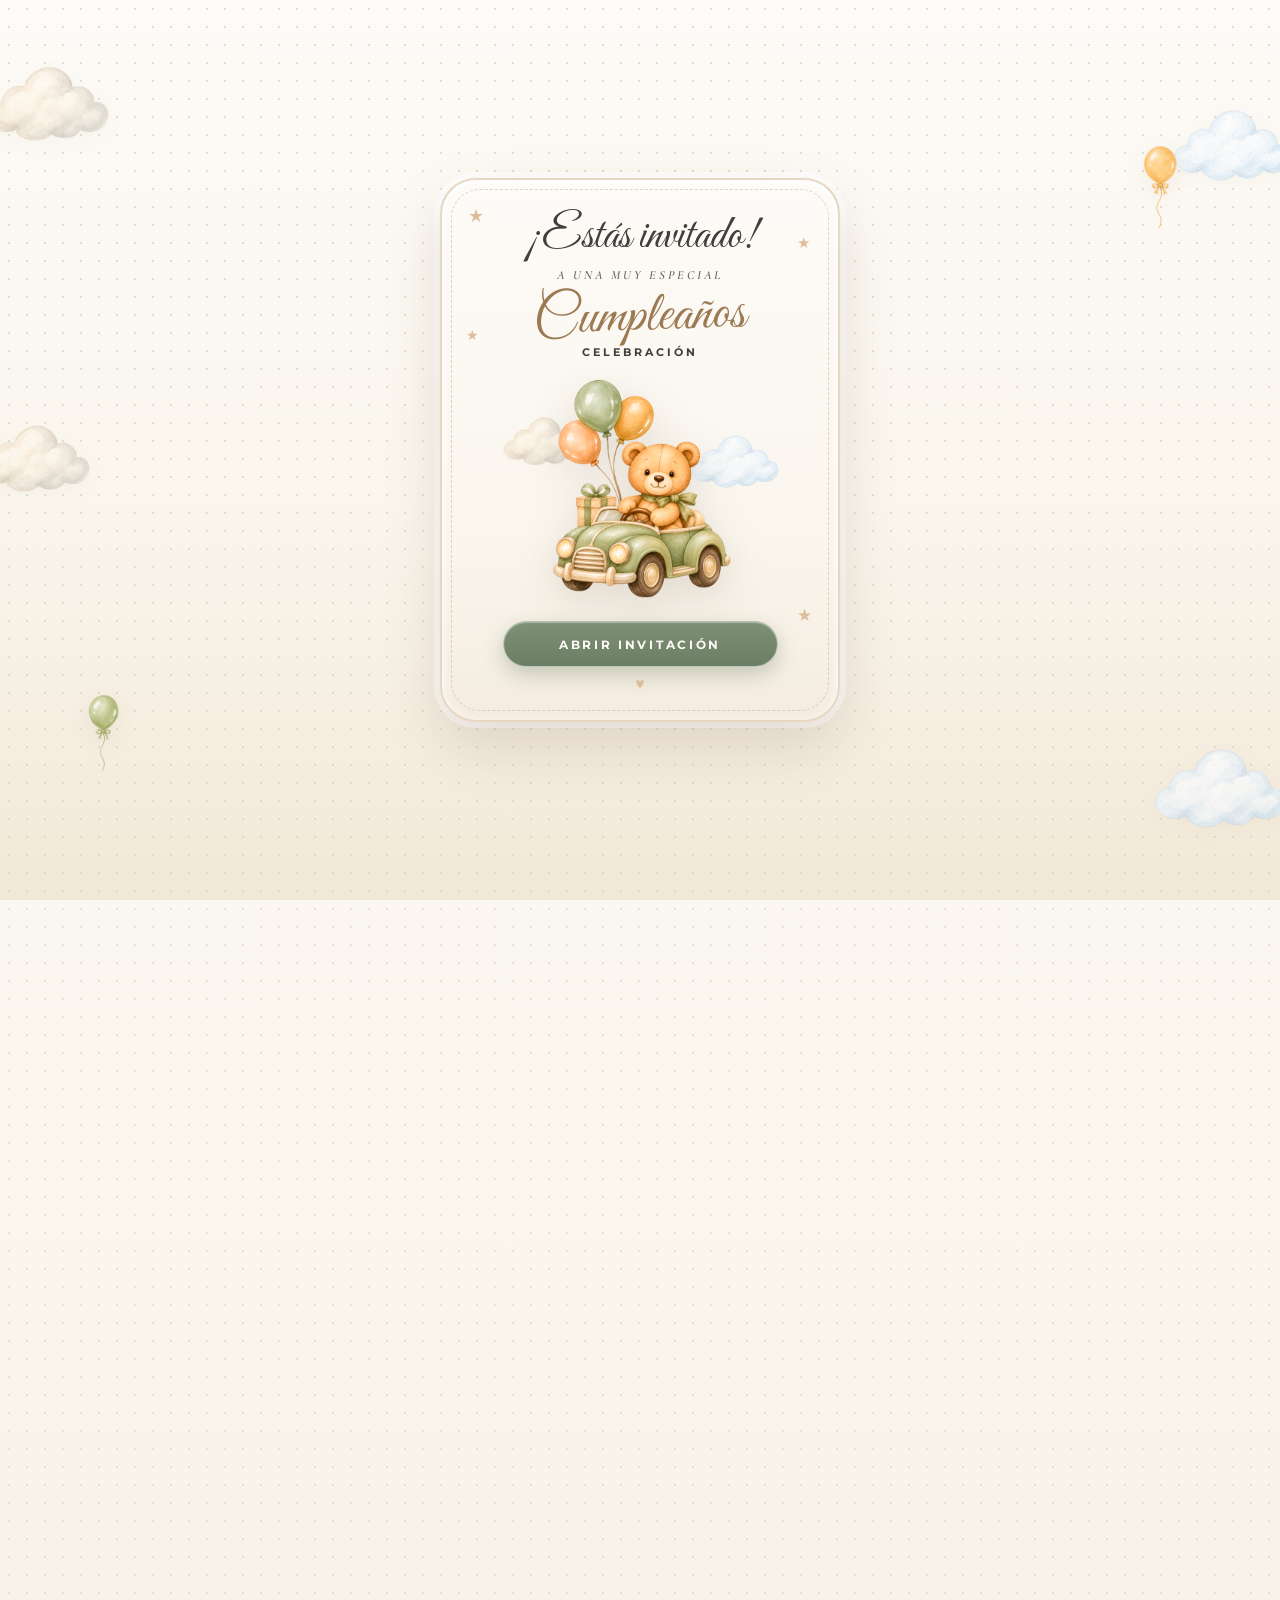
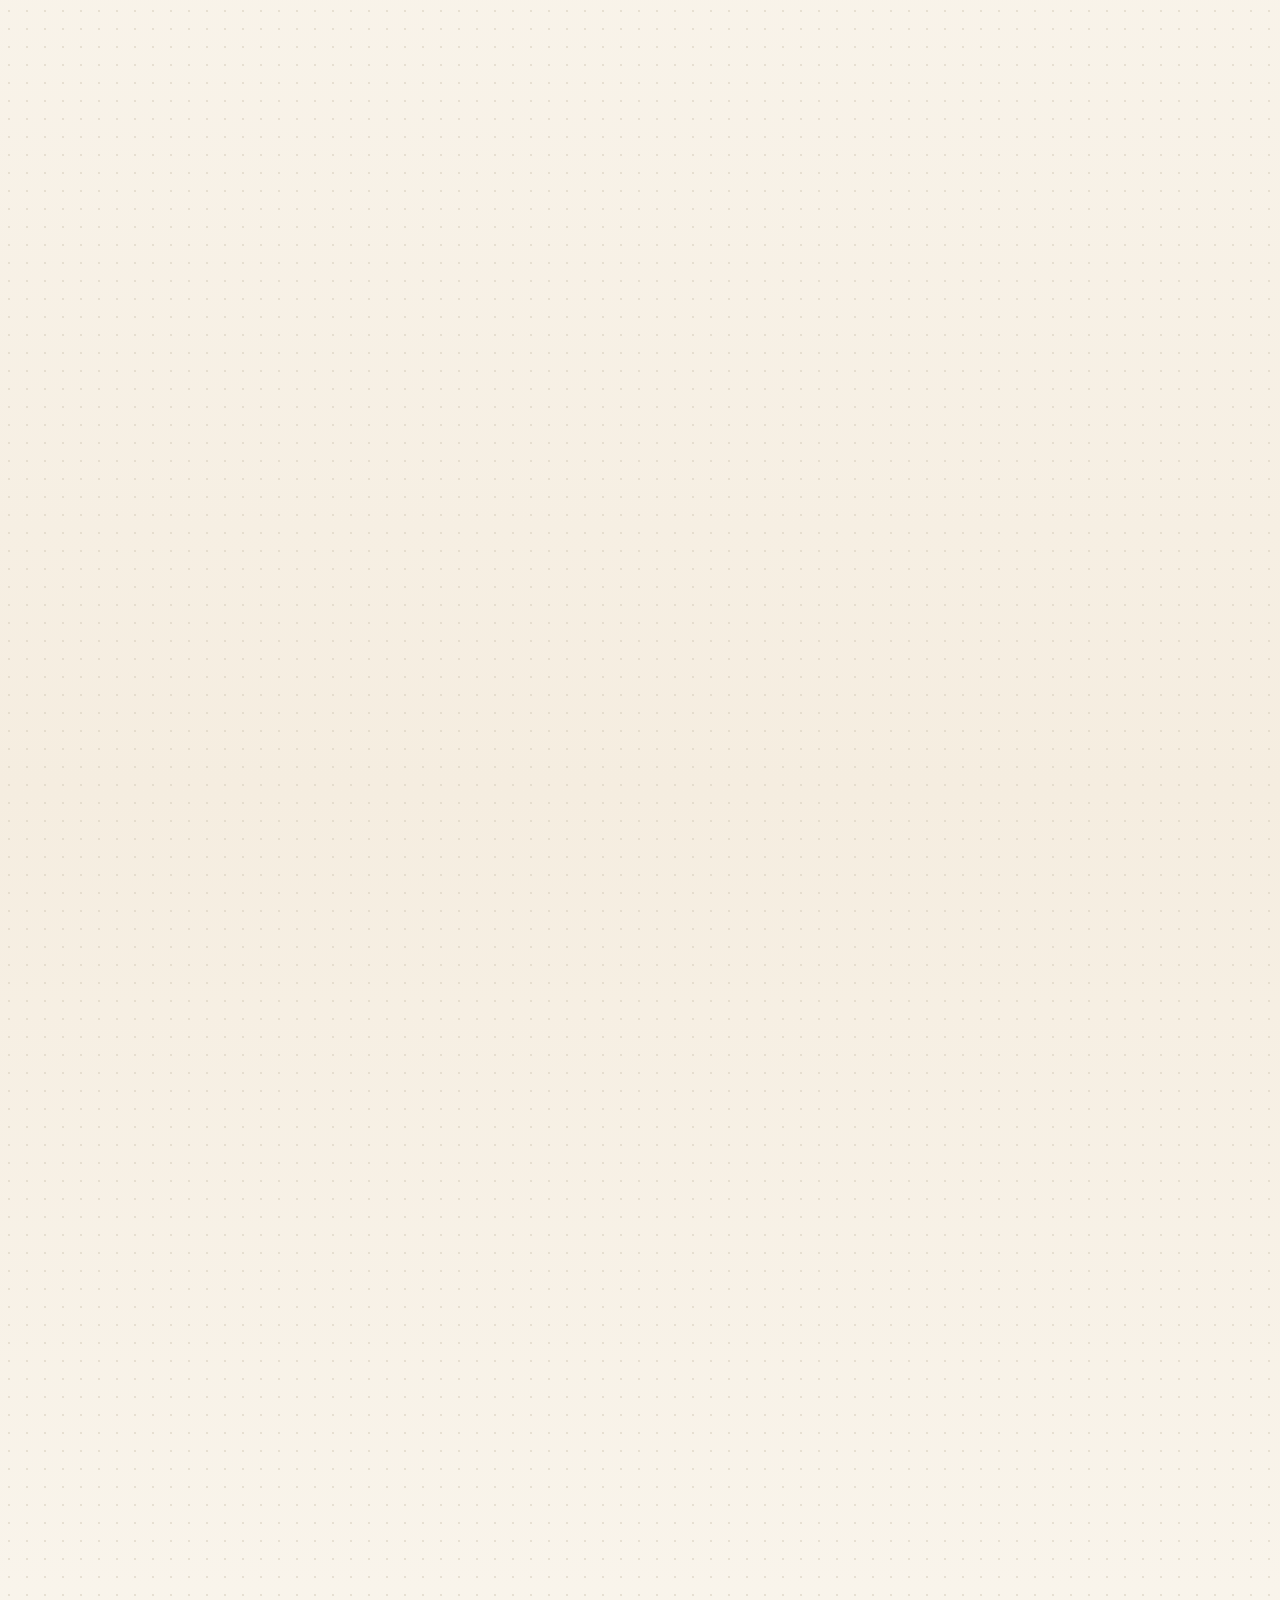
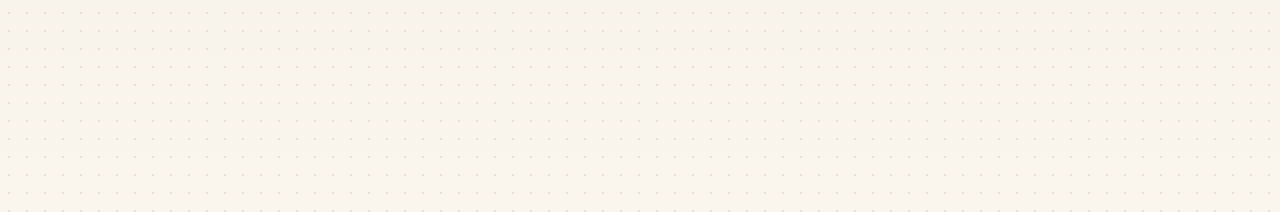
==== index.html @ 6eb11deb "Inicio de proyecto y modificaciones" ====
<!DOCTYPE html>
<html lang="es" class="scroll-smooth">

<head>
  <meta charset="utf-8" />
  <meta name="viewport" content="width=device-width, initial-scale=1.0, maximum-scale=5.0" />
  <meta name="theme-color" content="#7E9175" />
  <title>¡Sofía cumple 1 añito! - Celebración de Cumpleaños</title>

  <!-- Google Fonts: Great Vibes, Cormorant Garamond & Montserrat -->
  <link rel="preconnect" href="https://fonts.googleapis.com" />
  <link rel="preconnect" href="https://fonts.gstatic.com" crossorigin="" />
  <link
    href="https://fonts.googleapis.com/css2?family=Cormorant+Garamond:ital,wght@0,400;0,600;0,700;1,400;1,600;1,700&amp;family=Great+Vibes&amp;family=Montserrat:wght@400;500;600;700;800&amp;display=swap"
    rel="stylesheet" />

  <!-- Hojas de Estilos Modulares -->
  <link rel="stylesheet" href="css/global.css" />
  <link rel="stylesheet" href="css/animations.css" />
  <link rel="stylesheet" href="css/envelope.css" />
  <link rel="stylesheet" href="css/invitation.css" />
  <link rel="stylesheet" href="css/responsive.css" />
</head>

<body>

  <!-- ====================================================================
       PANTALLA INICIAL DE BIENVENIDA INTERACTIVA (DISEÑO TEDDY BEAR CAR)
       ==================================================================== -->
  <div id="envelope-screen" data-purpose="interactive-envelope" aria-label="Pantalla de apertura de invitación">
    <!-- Nubes y globos en movimiento de fondo -->
    <div class="envelope-floating-bg" aria-hidden="true">
      <img src="img/nube_blanca.png" alt="" class="env-bg-cloud c-top-left" />
      <img src="img/nube_celeste.png" alt="" class="env-bg-cloud c-top-right" />
      <img src="img/nube_blanca.png" alt="" class="env-bg-cloud c-mid-left" />
      <img src="img/nube_celeste.png" alt="" class="env-bg-cloud c-bot-right" />
      <img src="img/globo_amarillo.png" alt="" class="env-bg-balloon b-1" />
      <img src="img/globo_verde.png" alt="" class="env-bg-balloon b-2" />
    </div>

    <div class="envelope-card">
      <span class="env-star s-1" aria-hidden="true">★</span>
      <span class="env-star s-2" aria-hidden="true">★</span>
      <span class="env-star s-3" aria-hidden="true">★</span>
      <span class="env-star s-4" aria-hidden="true">★</span>

      <!-- Encabezado de portada -->
      <header class="envelope-header">
        <h2 class="env-script-greeting">¡Estás invitado!</h2>
        <p class="env-serif-sub">A una muy especial</p>
        <div class="env-birthday-title-wrap">
          <span class="env-birthday-script">Cumpleaños</span>
          <span class="env-celebration-caps">Celebración</span>
        </div>
      </header>

      <!-- Ilustración central: Osito en carro verde con globos -->
      <div class="envelope-teddy-stage" id="envelope-visual" role="button" tabindex="0"
        aria-label="Toca para abrir la invitación">
        <img src="img/nube_blanca.png" alt="" class="env-stage-cloud cloud-left" aria-hidden="true" />
        <img src="img/nube_celeste.png" alt="" class="env-stage-cloud cloud-right" aria-hidden="true" />
        <img src="img/osito_carro.png" alt="Osito en auto verde vintage con globos" class="env-teddy-car-img" />
      </div>

      <!-- Botón de Apertura -->
      <div class="envelope-footer">
        <button id="open-envelope-btn" type="button" class="envelope-open-btn"
          aria-label="Abrir invitación de cumpleaños">
          <span>Abrir Invitación</span>
        </button>
        <span id="wax-seal-action" class="env-heart-accent" aria-hidden="true">♥</span>
      </div>
    </div>
  </div>

  <!-- ====================================================================
       CONTENEDOR PRINCIPAL DE LA INVITACIÓN (VINTAGE TEDDY BEAR)
       ==================================================================== -->
  <main class="main-invitation-container" role="main">

    <!-- GLOBOS PNG Y NUBES (BLANCAS Y CELESTES) ANIMADAS DE FONDO -->
    <div class="animated-sky-decor" aria-hidden="true">
      <!-- Nubes blancas y celestes flotando suavemente -->
      <img src="img/nube_blanca.png" alt="" class="sky-cloud cloud-pos-1" />
      <img src="img/nube_celeste.png" alt="" class="sky-cloud cloud-pos-2" />
      <img src="img/nube_blanca.png" alt="" class="sky-cloud cloud-pos-3" />
      <img src="img/nube_celeste.png" alt="" class="sky-cloud cloud-pos-4" />
      <img src="img/nube_blanca.png" alt="" class="sky-cloud cloud-pos-5" />
      <img src="img/nube_celeste.png" alt="" class="sky-cloud cloud-pos-6" />
      <img src="img/nube_blanca.png" alt="" class="sky-cloud cloud-pos-7" />
      <img src="img/nube_celeste.png" alt="" class="sky-cloud cloud-pos-8" />
      <img src="img/nube_blanca.png" alt="" class="sky-cloud cloud-pos-9" />
      <img src="img/nube_celeste.png" alt="" class="sky-cloud cloud-pos-10" />

      <!-- Globos en acuarela (amarillo, verde, rojo) moviéndose en el fondo -->
      <img src="img/globo_amarillo.png" alt="" class="sky-balloon balloon-pos-1" />
      <img src="img/globo_verde.png" alt="" class="sky-balloon balloon-pos-2" />
      <img src="img/globo_rojo.png" alt="" class="sky-balloon balloon-pos-3" />
      <img src="img/globo_amarillo.png" alt="" class="sky-balloon balloon-pos-4" />
      <img src="img/globo_verde.png" alt="" class="sky-balloon balloon-pos-5" />
      <img src="img/globo_rojo.png" alt="" class="sky-balloon balloon-pos-6" />
      <img src="img/globo_amarillo.png" alt="" class="sky-balloon balloon-pos-7" />
      <img src="img/globo_verde.png" alt="" class="sky-balloon balloon-pos-8" />

      <!-- Estrellitas vintage -->
      <span class="sky-star st-1">★</span>
      <span class="sky-star st-2">★</span>
      <span class="sky-star st-3">★</span>
      <span class="sky-star st-4">★</span>
      <span class="sky-star st-5">★</span>
      <span class="sky-star st-6">★</span>
      <span class="sky-star st-7">★</span>
      <span class="sky-star st-8">★</span>
    </div>

    <div class="invitation-content-wrap">

      <!-- ==================================================================
           SECCIÓN 1: HERO / PORTADA CON OSITO EN AUTO VERDE VINTAGE
           ================================================================== -->
      <section class="hero-section" id="bienvenida" data-purpose="hero-section">
        <div class="hero-greeting-block">
          <h2 class="hero-script-invited">¡Estás invitado!</h2>
          <p class="hero-serif-special">A una muy especial</p>
          <div class="hero-birthday-display">
            <span class="hero-birthday-script">Cumpleaños</span>
            <span class="hero-celebration-sub">Celebración</span>
          </div>
        </div>

        <div class="hero-car-artwork" data-purpose="vintage-car-artwork">
          <img src="img/nube_blanca.png" alt="" class="hero-inline-cloud c-left" aria-hidden="true" />
          <img src="img/nube_celeste.png" alt="" class="hero-inline-cloud c-right" aria-hidden="true" />
          <img src="img/globo_amarillo.png" alt="" class="hero-inline-balloon" aria-hidden="true" />
          <img src="img/osito_carro.png" alt="Osito en auto verde vintage con globos y regalo"
            class="hero-teddy-car-img" />
        </div>

        <div class="hero-cta-wrap">
          <a href="#detalles" class="sage-pill-btn">Ver Invitación</a>
          <span class="heart-divider-icon" aria-hidden="true">♥</span>
        </div>
      </section>

      <div class="section-divider" aria-hidden="true"></div>

      <!-- ==================================================================
           SECCIÓN 2: SOBRE KRAFT CON FOTO DE LA NIÑA, DETALLES Y PROGRAMA
           ================================================================== -->
      <section class="honoring-section" id="detalles" data-purpose="details-section">

        <!-- Fila Superior: Sobre Kraft con Foto a la izquierda + Bloque de Honor a la derecha -->
        <div class="honoring-top-row">
          <!-- Sobre Kraft Abierto con Foto de la Niña -->
          <div class="kraft-envelope-wrapper envelope-photo-trigger" title="Toca para ampliar la fotografía">
            <div class="kraft-flap-top" aria-hidden="true"></div>
            <div class="kraft-envelope-body">
              <div class="kraft-photo-frame">
                <img src="img/foto_niña.jpg" alt="Sofía en su primer añito" class="baby-envelope-photo" />
              </div>
              <div class="kraft-front-pocket" aria-hidden="true">
                <div class="kraft-flap-left"></div>
                <div class="kraft-flap-right"></div>
                <div class="kraft-flap-bottom"></div>
              </div>
              <div class="kraft-heart-seal" aria-hidden="true">♥</div>
            </div>
          </div>

          <!-- Banderines y Título de Celebración -->
          <div class="honoring-text-col">
            <img src="img/Guirnalda_banderines.png" alt="Guirnalda de banderines acuarela" class="mini-bunting-img" />
            <span class="join-us-pill">Acompáñanos a una</span>
            <h2 class="honoring-main-title">
              Fiesta de
              <span class="honoring-script-sub">Cumpleaños</span>
            </h2>
            <span class="honoring-sage-ribbon">En Honor A</span>
          </div>
        </div>

        <!-- Nombre destacado: "¡Sofía cumple 1 añito!" -->
        <div class="kid-turn-one-banner">
          <h1 class="kid-turn-one-title">
            <span class="kid-turn-one-star" aria-hidden="true">✦</span>
            <span>¡Sofía cumple 1 añito!</span>
            <span class="kid-turn-one-star" aria-hidden="true">✦</span>
          </h1>
        </div>

        <!-- Tabla de 2 Filas: Fila 1 (Fecha | Hora) y Fila 2 (Lugar) -->
        <div class="metadata-strip" data-purpose="event-metadata">
          <!-- Fecha -->
          <div class="meta-col">
            <svg class="meta-icon" fill="none" stroke="currentColor" viewBox="0 0 24 24" aria-hidden="true">
              <rect height="18" rx="2" stroke-width="1.8" width="18" x="3" y="4"></rect>
              <line stroke-width="1.8" x1="16" x2="16" y1="2" y2="6"></line>
              <line stroke-width="1.8" x1="8" x2="8" y1="2" y2="6"></line>
              <line stroke-width="1.8" x1="3" x2="21" y1="10" y2="10"></line>
              <circle cx="8" cy="14" fill="currentColor" r="1"></circle>
              <circle cx="12" cy="14" fill="currentColor" r="1"></circle>
              <circle cx="16" cy="14" fill="currentColor" r="1"></circle>
              <circle cx="8" cy="17" fill="currentColor" r="1"></circle>
            </svg>
            <span class="meta-top-label">JUNIO</span>
            <span class="meta-big-value">15</span>
            <span class="meta-sub-label">2026</span>
          </div>

          <!-- Hora -->
          <div class="meta-col">
            <svg class="meta-icon" fill="none" stroke="currentColor" viewBox="0 0 24 24" aria-hidden="true">
              <circle cx="12" cy="12" r="9" stroke-width="1.8"></circle>
              <polyline points="12 7 12 12 15 15" stroke-width="1.8"></polyline>
            </svg>
            <span class="meta-big-value">04:30</span>
            <span class="meta-top-label">PM</span>
          </div>

          <!-- Lugar -->
          <a id="venue-map-card" href="https://maps.google.com/?q=Salon+Jardin+Las+Estrellas" target="_blank"
            rel="noopener noreferrer" class="meta-col meta-col-full" title="Ver ubicación en Google Maps">
            <svg class="meta-icon" fill="none" stroke="currentColor" viewBox="0 0 24 24" aria-hidden="true">
              <path d="M12 2C8.13 2 5 5.13 5 9c0 5.25 7 13 7 13s7-7.75 7-13c0-3.87-3.13-7-7-7z" stroke-width="1.8">
              </path>
              <circle cx="12" cy="9" fill="currentColor" r="2.5"></circle>
            </svg>
            <span class="meta-venue-name">SALÓN JARDÍN LAS ESTRELLAS</span>
            <span class="meta-map-badge">Ver mapa 📍</span>
          </a>
        </div>

        <!-- Fila de 2 Tarjetas Interactivas: "¿Qué hay dentro?" y "Un Mensaje Especial" (Disco de Vinilo) -->
        <div class="interactive-cards-grid">
          <!-- Tarjeta 1: ¿Qué hay dentro? + Osito en Caballito Mecedor -->
          <div class="feature-box program-box" data-purpose="program-index">
            <div>
              <div class="program-box-header">
                <h3 class="program-script-title">¡Vamos a celebrar!</h3>
                <span class="program-heart" aria-hidden="true">♥</span>
              </div>
              <p class="program-list">
                Tu presencia hará que mi cumpleaños sea todavía más inolvidable.
                Ven a vivir conmigo una celebración llena de magia y felicidad.
                <!--                 <li>• Nuestra Estrellita</li>
                <li>• Detalles del Evento</li>
                <li>• Galería de Fotos</li>
                <li>• Cuenta Regresiva</li> -->
              </p>
            </div>
            <img src="img/osito_caballo.png" alt="Osito en caballito mecedor de madera" class="rocking-bear-decor" />
          </div>

          <!-- Tarjeta 2: Reproductor de Disco de Vinilo ("Un Mensaje Especial ¡PARA TI!") -->
          <div class="feature-box vinyl-box" data-purpose="audio-message-card">
            <div class="vinyl-top-bow" aria-hidden="true">
              <svg viewBox="0 0 64 36" fill="none">
                <path d="M28 18C18 6 4 8 6 19C8 28 20 26 28 19Z" fill="#DCBE9B" stroke="#9C7A53" stroke-width="2" />
                <path d="M36 18C46 6 60 8 58 19C56 28 44 26 36 19Z" fill="#DCBE9B" stroke="#9C7A53" stroke-width="2" />
                <path d="M26 20L18 34L24 31L27 35L31 21" fill="#C5A059" />
                <path d="M38 20L46 34L40 31L37 35L33 21" fill="#C5A059" />
                <circle cx="32" cy="18" r="4" fill="#9C7A53" />
              </svg>
            </div>

            <div class="vinyl-disc-stage">
              <div id="vinyl-disc" class="vinyl-disc animate-spin-slow paused" title="Toca para reproducir o pausar">
                <div class="vinyl-groove-outer">
                  <div class="vinyl-groove-inner">
                    <div class="vinyl-center-label">
                      <div class="vinyl-center-hole"></div>
                    </div>
                  </div>
                </div>
              </div>
            </div>

            <div class="vinyl-text-group">
              <p class="vinyl-script-line">Un Mensaje</p>
              <p class="vinyl-serif-line">Especial</p>
              <span class="vinyl-caps-line">¡PARA TI!</span>
            </div>

            <button id="audio-toggle-btn" type="button" class="vinyl-play-btn" aria-label="Reproducir o pausar melodía">
              <svg id="play-icon" viewBox="0 0 24 24">
                <polygon points="6,4 20,12 6,20"></polygon>
              </svg>
              <svg id="pause-icon" class="hidden" viewBox="0 0 24 24">
                <rect height="16" width="4" x="6" y="4"></rect>
                <rect height="16" width="4" x="14" y="4"></rect>
              </svg>
            </button>
            <span id="audio-status" class="vinyl-status-hint">Toca para escuchar</span>
          </div>
        </div>

        <!-- Cuenta Regresiva en Vivo ("Comienza la Cuenta Regresiva") -->
        <div class="countdown-section" id="cuenta-regresiva" data-purpose="countdown-container">
          <div class="countdown-heading-row">
            <span class="countdown-star" aria-hidden="true">★</span>
            <h3 class="countdown-heading-text">Comienza la Cuenta Regresiva</h3>
            <span class="countdown-star" aria-hidden="true">★</span>
          </div>

          <div class="countdown-frame">
            <div class="cd-unit">
              <span id="countdown-days" class="cd-number">120</span>
              <span class="cd-label">Días</span>
            </div>
            <span class="cd-colon" aria-hidden="true">:</span>
            <div class="cd-unit">
              <span id="countdown-hours" class="cd-number">02</span>
              <span class="cd-label">Horas</span>
            </div>
            <span class="cd-colon" aria-hidden="true">:</span>
            <div class="cd-unit">
              <span id="countdown-minutes" class="cd-number">45</span>
              <span class="cd-label">Min</span>
            </div>
            <span class="cd-colon" aria-hidden="true">:</span>
            <div class="cd-unit">
              <span id="countdown-seconds" class="cd-number cd-seconds-highlight">30</span>
              <span class="cd-label">Seg</span>
            </div>
          </div>
        </div>

        <!-- Ilustración de Juguetes de Madera en Acuarela y Frase -->
        <div class="wooden-toys-divider">
          <img src="img/jueguetes.png" alt="Juguetes de madera y regalos en acuarela" class="wooden-toys-img" />
          <p class="celebrate-script-quote">¡No podemos esperar para celebrar contigo!</p>
          <span class="heart-divider-icon" aria-hidden="true">♥</span>
        </div>

      </section>

      <!-- ==================================================================
           SECCIÓN 3: FORMULARIO DE CONFIRMACIÓN DE ASISTENCIA (RSVP)
           ================================================================== -->
      <section class="rsvp-section" id="rsvp" data-purpose="rsvp-section">
        <img src="img/Guirnalda_banderines.png" alt="Banderines decorativos" class="rsvp-bunting-banner" />

        <div class="rsvp-header-block">
          <h2 class="rsvp-serif-title">Confirmar Asistencia</h2>
          <p class="rsvp-serif-deadline">antes del 1 de Junio</p>
          <span class="heart-divider-icon" aria-hidden="true">♥</span>
        </div>

        <form id="rsvp-form" class="rsvp-form" data-purpose="rsvp-input-form">
          <!-- Nombre -->
          <div class="rsvp-field">
            <label class="rsvp-label" for="guest-name">Tu Nombre</label>
            <input id="guest-name" type="text" class="rsvp-input" placeholder="Escribe tu nombre completo" required />
          </div>

          <!-- Botones Sí / No -->
          <div class="rsvp-field">
            <label class="rsvp-label">¿Nos acompañarás a celebrar el cumpleaños de Sofía?</label>
            <div class="attendance-buttons-stack">
              <button id="btn-attend-yes" type="button" class="attendance-choice-btn btn-yes is-active">
                <span>¡SÍ, AHÍ ESTARÉ!</span>
                <span aria-hidden="true">✓</span>
              </button>
              <button id="btn-attend-no" type="button" class="attendance-choice-btn btn-no">
                <span>LO SIENTO, NO PODRÉ ASISTIR</span>
              </button>
            </div>
            <input id="attendance-value" type="hidden" value="si" />
          </div>

          <!-- Cantidad de invitados -->
          <div id="guests-number-container" class="rsvp-field">
            <label class="rsvp-label" for="guest-count">
              ¿Cuántos invitados asistirán? <span class="rsvp-label-hint">(Incluyéndote)</span>
            </label>
            <input id="guest-count" type="number" min="1" max="15" value="1" class="rsvp-input"
              placeholder="Número de asistentes" />
          </div>

          <!-- Mensaje opcional -->
          <div class="rsvp-field">
            <label class="rsvp-label" for="guest-message">
              Mensaje para Sofía <span class="rsvp-label-hint">(Opcional)</span>
            </label>
            <textarea id="guest-message" rows="2" class="rsvp-textarea"
              placeholder="Escribe un lindo deseo para Sofía..."></textarea>
          </div>

          <!-- Botón de envío por WhatsApp -->
          <button id="whatsapp-rsvp-btn" type="submit" class="rsvp-submit-btn"
            aria-label="Enviar confirmación por WhatsApp">
            <svg viewBox="0 0 24 24" aria-hidden="true">
              <path
                d="M12.031 2C6.502 2 2.012 6.486 2.012 12.01c0 1.908.535 3.712 1.547 5.275L2 22l4.89-1.523c1.51.874 3.242 1.34 5.141 1.34 5.529 0 10.02-4.486 10.02-10.007C22.051 6.486 17.56 2 12.031 2zm5.786 14.288c-.244.686-1.42 1.31-1.956 1.374-.51.06-1.156.09-3.71-.97-3.266-1.353-5.344-4.66-5.508-4.877-.162-.218-1.317-1.753-1.317-3.344 0-1.59.833-2.373 1.13-2.695.297-.322.65-.403.868-.403.218 0 .436.002.628.012.203.01.474-.078.74.56.27.65.922 2.253 1.003 2.417.081.163.136.353.027.57-.109.217-.163.353-.326.543-.163.19-.344.425-.49.57-.164.164-.334.343-.144.668.19.327.846 1.393 1.814 2.255 1.246 1.109 2.296 1.453 2.623 1.616.326.163.517.136.707-.082.19-.217.815-.95 1.033-1.276.217-.326.435-.272.733-.163.298.109 1.897.896 2.223 1.06.326.163.543.244.624.38.082.136.082.788-.162 1.474z">
              </path>
            </svg>
            <span>Enviar Confirmación</span>
          </button>

          <div id="rsvp-success-msg" class="rsvp-feedback-msg hidden" role="status">
            ¡Gracias! Tu confirmación ha sido recibida con mucho cariño.
          </div>
        </form>

        <!-- Ilustración inferior de Regalos y Globos en Acuarela -->
        <div class="rsvp-bottom-watercolor">
          <img src="img/Regalos y globos en acuarela.png" alt="Regalos y globos en acuarela"
            class="rsvp-gifts-balloons-img" />
        </div>
      </section>

      <!-- ==================================================================
           SECCIÓN 4: CUADRÍCULA DE 6 ICONOS DE ACCESO RÁPIDO
           ================================================================== -->
      <section class="quick-icons-section" data-purpose="features-grid" aria-label="Accesos rápidos de la invitación">
        <div class="quick-icons-grid">
          <!-- 1. Invitación Digital -->
          <a href="#bienvenida" class="quick-icon-item">
            <div class="quick-icon-box">
              <svg fill="none" stroke="currentColor" stroke-width="1.7" viewBox="0 0 24 24">
                <path d="M3 7l9 6 9-6M3 7v10a2 2 0 002 2h14a2 2 0 002-2V7a2 2 0 00-2-2H5a2 2 0 00-2 2z"></path>
                <circle cx="12" cy="13" fill="currentColor" r="1.5"></circle>
              </svg>
            </div>
            <span class="quick-icon-label">Invitación<br />Digital</span>
          </a>

          <!-- 2. Fácil Confirmación -->
          <a href="#rsvp" class="quick-icon-item">
            <div class="quick-icon-box">
              <svg fill="none" stroke="currentColor" stroke-width="1.7" viewBox="0 0 24 24">
                <path
                  d="M9 5H7a2 2 0 00-2 2v12a2 2 0 002 2h10a2 2 0 002-2V7a2 2 0 00-2-2h-2M9 5a2 2 0 002 2h2a2 2 0 002-2M9 5a2 2 0 012-2h2a2 2 0 012 2m-6 9l2 2 4-4">
                </path>
              </svg>
            </div>
            <span class="quick-icon-label">Fácil<br />Confirmación</span>
          </a>

          <!-- 3. Detalles del Evento -->
          <a href="#detalles" class="quick-icon-item">
            <div class="quick-icon-box">
              <svg fill="none" stroke="currentColor" stroke-width="1.7" viewBox="0 0 24 24">
                <rect height="12" rx="2" width="18" x="3" y="8"></rect>
                <path
                  d="M12 8v12M3 12h18M12 8H8.5a2.5 2.5 0 110-5C11 3 12 8 12 8zm0 0h3.5a2.5 2.5 0 100-5C13 3 12 8 12 8z">
                </path>
              </svg>
            </div>
            <span class="quick-icon-label">Detalles del<br />Evento</span>
          </a>

          <!-- 4. Galería de Fotos -->
          <button id="quick-gallery-btn" type="button" class="quick-icon-item">
            <div class="quick-icon-box">
              <svg fill="none" stroke="currentColor" stroke-width="1.7" viewBox="0 0 24 24">
                <rect height="18" rx="3" width="18" x="3" y="3"></rect>
                <circle cx="8.5" cy="8.5" fill="currentColor" r="1.5"></circle>
                <path d="M21 15l-5-5L5 21"></path>
              </svg>
            </div>
            <span class="quick-icon-label">Galería de<br />Fotos</span>
          </button>

          <!-- 5. Cuenta Regresiva -->
          <a href="#cuenta-regresiva" class="quick-icon-item">
            <div class="quick-icon-box">
              <svg fill="none" stroke="currentColor" stroke-width="1.7" viewBox="0 0 24 24">
                <circle cx="12" cy="12" r="9"></circle>
                <polyline points="12 7 12 12 16 12"></polyline>
              </svg>
            </div>
            <span class="quick-icon-label">Cuenta<br />Regresiva</span>
          </a>

          <!-- 6. Mapa de Ubicación -->
          <a id="quick-map-link" href="https://maps.google.com/?q=Salon+Jardin+Las+Estrellas" target="_blank"
            rel="noopener noreferrer" class="quick-icon-item">
            <div class="quick-icon-box">
              <svg fill="none" stroke="currentColor" stroke-width="1.7" viewBox="0 0 24 24">
                <path d="M12 2a7 7 0 00-7 7c0 5 7 13 7 13s7-8 7-13a7 7 0 00-7-7z"></path>
                <circle cx="12" cy="9" fill="currentColor" r="2.5"></circle>
              </svg>
            </div>
            <span class="quick-icon-label">Mapa de<br />Ubicación</span>
          </a>
        </div>
      </section>

      <!-- ==================================================================
           SECCIÓN 5: PAPÁS Y BANNER DE FIRMA ("ENVÍA • COMPARTE • CELEBRA")
           ================================================================== -->
      <section class="signature-banner-section" data-purpose="footer-banner">
        <div class="parents-credit-card">
          <span class="parents-credit-label">Con el cariño de mis papás:</span>
          <span class="parents-credit-names">Carla Morales y Diego Vargas</span>
        </div>

        <div class="sage-signature-banner">
          <div class="sage-Signature-inner-border" aria-hidden="true"></div>

          <!-- Globos acuarela a la izquierda -->
          <div class="banner-left-balloons" aria-hidden="true">
            <img src="img/globo_amarillo.png" alt="" />
            <img src="img/globo_verde.png" alt="" />
          </div>

          <!-- Mensaje central -->
          <div class="banner-center-copy">
            <p class="banner-caps-line">
              Envía <span class="banner-dot">•</span> Comparte <span class="banner-dot">•</span> Celebra
            </p>
            <p class="banner-script-line">~ Todo en un Solo Enlace ~</p>
          </div>

          <!-- Osito sentado a la derecha -->
          <div class="banner-right-bear" aria-hidden="true">
            <svg viewBox="0 0 60 70" fill="none">
              <circle cx="16" cy="18" fill="#DEC09A" r="8"></circle>
              <circle cx="44" cy="18" fill="#DEC09A" r="8"></circle>
              <ellipse cx="30" cy="45" fill="#C5A47C" rx="18" ry="18"></ellipse>
              <ellipse cx="30" cy="47" fill="#DEC09A" rx="12" ry="12"></ellipse>
              <circle cx="30" cy="26" fill="#C5A47C" r="16"></circle>
              <ellipse cx="30" cy="30" fill="#FAF6EE" rx="7" ry="5"></ellipse>
              <ellipse cx="30" cy="28" fill="#3D3024" rx="2.5" ry="1.5"></ellipse>
              <circle cx="24" cy="23" fill="#3D3024" r="1.8"></circle>
              <circle cx="36" cy="23" fill="#3D3024" r="1.8"></circle>
              <circle cx="15" cy="56" fill="#DEC09A" r="6"></circle>
              <circle cx="45" cy="56" fill="#DEC09A" r="6"></circle>
            </svg>
          </div>
        </div>

        <p class="crafted-love-note">Hecho con amor para el 1er Añito de Sofía</p>
      </section>

    </div>

    <!-- ====================================================================
         PIE DE PÁGINA BIZFLOW (CONTACTO)
         ==================================================================== -->
    <footer class="bizflow-footer" aria-label="BizFlow">
      <a href="https://wa.me/?text=Hola%20BizFlow%2C%20quisiera%20cotizar%20una%20invitaci%C3%B3n%20digital"
        target="_blank" rel="noopener noreferrer" title="BizFlow" style="display: inline-block;">
        <img src="img/Bizflow_logo.png" alt="BizFlow"
          style="height: 22px; width: auto; max-width: 125px; object-fit: contain; display: block; opacity: 0.92;" />
      </a>

      <div
        style="display: flex; align-items: center; justify-content: center; gap: 0.5rem; flex-wrap: wrap; font-family: var(--font-sans); font-size: 0.78rem; color: rgba(250, 246, 238, 0.9);">
        <span>¿Quieres una invitación como esta?</span>
        <a href="https://wa.me/?text=Hola%20BizFlow%2C%20quisiera%20cotizar%20una%20invitaci%C3%B3n%20digital"
          target="_blank" rel="noopener noreferrer"
          style="font-weight: 700; font-size: 0.78rem; color: #DCBE9B; text-decoration: underline;">
          <span>Contáctanos</span>
        </a>
      </div>
    </footer>

  </main>

  <!-- Botón Flotante de Música -->
  <button id="floating-music-btn" class="floating-music-btn is-paused" type="button"
    aria-label="Pausar o reproducir música" title="Reproducir música">
    <img src="iconos/music.gif" alt="Música de cumpleaños" />
  </button>
  <audio id="wedding-music" preload="auto" loop>
    <source src="music/cancion_boda.mp3" type="audio/mpeg" />
  </audio>

  <!-- Visor Lightbox para la Foto de Sofía -->
  <div id="gallery-lightbox" class="hidden" role="dialog" aria-modal="true" aria-label="Visualizador de foto">
    <button id="lightbox-close" type="button" aria-label="Cerrar visor">&times;</button>
    <img id="lightbox-img" src="" alt="Sofía - Mi primer añito" />
  </div>

  <!-- Toast Notification Flotante -->
  <div id="copy-toast" class="toast-notification" role="status" aria-live="polite">
    <span>🧸 ¡Confirmación lista!</span>
  </div>

  <!-- Scripts Modulares -->
  <script src="js/config.js"></script>
  <script src="js/envelope.js"></script>
  <script src="js/countdown.js"></script>
  <script src="js/music.js"></script>
  <script src="js/gallery.js"></script>
  <script src="js/rsvp.js"></script>
  <script src="js/interactions.js"></script>
  <script src="js/invitation.js"></script>
</body>

</html>
---- css/global.css ----
/* ==========================================================================
   GLOBAL.CSS - PALETA, TIPOGRAFÍA Y ESTILOS BASE
   INVITACIÓN INFANTIL VINTAGE TEDDY BEAR & WOODEN TOYS
   ========================================================================== */

:root {
  /* Paleta Oficial Vintage Teddy Bear & Acuarela (Crema, Verde Salvia, Arena, Madera) */
  --cream-50: #FDFBF7;
  --cream-100: #FAF6EE;
  --cream-200: #F4EDE0;
  --cream-300: #EBDDC9;
  --kraft-light: #E9DFCE;
  --kraft-med: #DECBB2;
  --kraft-border: #CBB69A;

  --sage-300: #B4C2AC;
  --sage-400: #94A38C;
  --sage-500: #7E9175;
  --sage-600: #6C7E64;
  --sage-700: #55644F;

  --sand-200: #EFE2CF;
  --sand-300: #E6D3BA;
  --sand-400: #DCBE9B;
  --sand-500: #CDB18C;

  --vintage-gold: #C5A059;
  --vintage-wood: #9C7A53;
  --vintage-brown: #7D6040;
  --vintage-dark: #433D3C;
  --vintage-gray: #6B6563;
  --card-white: #FFFFFF;

  /* Tipografías Vintage Script, Serif Editorial y Sans-Serif */
  --font-script: "Great Vibes", cursive;
  --font-serif: "Cormorant Garamond", Georgia, serif;
  --font-sans: "Montserrat", -apple-system, BlinkMacSystemFont, "Segoe UI", Roboto, sans-serif;
}

/* Reset Global */
*,
*::before,
*::after {
  box-sizing: border-box;
  margin: 0;
  padding: 0;
}

html {
  font-size: 16px;
  scroll-behavior: smooth;
  -webkit-text-size-adjust: 100%;
}

body {
  background-color: var(--cream-100);
  background-image:
    radial-gradient(rgba(216, 207, 190, 0.55) 0.85px, transparent 0.85px),
    linear-gradient(180deg, #FDFBF7 0%, #FAF6EE 35%, #F5EDE0 70%, #FAF6EE 100%);
  background-size: 18px 18px, 100% 100%;
  color: var(--vintage-dark);
  font-family: var(--font-sans);
  font-size: 16px;
  line-height: 1.5;
  -webkit-font-smoothing: antialiased;
  -moz-osx-font-smoothing: grayscale;
  -webkit-tap-highlight-color: transparent;
  min-height: 100vh;
  min-height: 100dvh;
  margin: 0;
  padding: 0;
  width: 100%;
  overflow-x: hidden;
}

::selection {
  background-color: var(--sand-300);
  color: var(--vintage-dark);
}

a {
  color: inherit;
  text-decoration: none;
  transition: all 0.25s ease;
}

button {
  font-family: inherit;
  border: none;
  background: none;
  cursor: pointer;
  outline: none;
}

img,
svg {
  display: block;
  max-width: 100%;
}

/* Utilidades generales */
.hidden {
  display: none !important;
}

.flex {
  display: flex !important;
}
---- css/animations.css ----
/* ==========================================================================
   ANIMATIONS.CSS - ANIMACIONES DE NUBES, GLOBOS, VINILO Y SCROLL REVEAL
   INVITACIÓN INFANTIL VINTAGE TEDDY BEAR & WOODEN TOYS
   ========================================================================== */

/* 1. Giro continuo del disco de vinilo ("Un Mensaje Especial") */
@keyframes spin-slow {
  from {
    transform: rotate(0deg);
  }
  to {
    transform: rotate(360deg);
  }
}

.animate-spin-slow {
  animation: spin-slow 8s linear infinite;
}

.animate-spin-slow.paused {
  animation-play-state: paused;
}

/* 2. Flotación suave para globos PNG de fondo */
@keyframes floatBalloon {
  0% {
    transform: translateY(0px) translateX(0px) rotate(-3deg);
  }
  50% {
    transform: translateY(-18px) translateX(6px) rotate(3deg);
  }
  100% {
    transform: translateY(-6px) translateX(-5px) rotate(-2deg);
  }
}

/* 3. Desplazamiento horizontal y flotación suave para nubes blancas y celestes */
@keyframes driftCloudLeftToRight {
  0% {
    transform: translateX(0px) translateY(0px) scale(1);
  }
  50% {
    transform: translateX(22px) translateY(-8px) scale(1.03);
  }
  100% {
    transform: translateX(-10px) translateY(4px) scale(0.99);
  }
}

@keyframes driftCloudRightToLeft {
  0% {
    transform: translateX(0px) translateY(0px) scale(1);
  }
  50% {
    transform: translateX(-22px) translateY(-7px) scale(1.03);
  }
  100% {
    transform: translateX(10px) translateY(4px) scale(0.99);
  }
}

/* 4. Pulso suave para estrellas y corazones decorativos */
@keyframes gentle-pulse {
  0%,
  100% {
    transform: scale(1);
    opacity: 0.85;
  }
  50% {
    transform: scale(1.12);
    opacity: 1;
  }
}

.animate-gentle-pulse {
  animation: gentle-pulse 3s infinite ease-in-out;
}

/* 5. Balanceo sutil para el osito en caballito mecedor */
@keyframes rockingHorse {
  0%,
  100% {
    transform: rotate(-3.5deg);
  }
  50% {
    transform: rotate(4.5deg);
  }
}

.animate-rocking {
  animation: rockingHorse 3.8s ease-in-out infinite;
  transform-origin: bottom center;
}

/* 6. Entrada Cinemática Inicial */
.page-dreamy-entrance {
  opacity: 0;
  filter: blur(8px);
  transform: scale(0.99);
  transition: opacity 1.4s cubic-bezier(0.16, 1, 0.3, 1),
    filter 1.4s cubic-bezier(0.16, 1, 0.3, 1),
    transform 1.4s cubic-bezier(0.16, 1, 0.3, 1);
  will-change: opacity, filter, transform;
}

.page-dreamy-entrance.page-ready {
  opacity: 1;
  filter: blur(0);
  transform: scale(1);
}

/* 7. Revelado Suave en Scroll (Scroll Reveal) */
.scroll-reveal {
  opacity: 0;
  filter: blur(4px);
  transform: translateY(20px);
  transition: opacity 0.9s cubic-bezier(0.16, 1, 0.3, 1),
    filter 0.9s cubic-bezier(0.16, 1, 0.3, 1),
    transform 0.9s cubic-bezier(0.16, 1, 0.3, 1);
  will-change: opacity, filter, transform;
}

.scroll-reveal.is-visible {
  opacity: 1;
  filter: blur(0);
  transform: translateY(0);
}

.scroll-reveal-scale {
  opacity: 0;
  filter: blur(5px);
  transform: translateY(16px) scale(0.96);
  transition: opacity 1s cubic-bezier(0.16, 1, 0.3, 1),
    filter 1s cubic-bezier(0.16, 1, 0.3, 1),
    transform 1s cubic-bezier(0.16, 1, 0.3, 1);
  will-change: opacity, filter, transform;
}

.scroll-reveal-scale.is-visible {
  opacity: 1;
  filter: blur(0);
  transform: translateY(0) scale(1);
}

.delay-1 {
  transition-delay: 0.1s;
}
.delay-2 {
  transition-delay: 0.2s;
}
.delay-3 {
  transition-delay: 0.3s;
}
.delay-4 {
  transition-delay: 0.4s;
}

/* 8. Notificación Toast Flotante */
.toast-notification {
  position: fixed;
  bottom: 2rem;
  left: 50%;
  transform: translateX(-50%) translateY(100px);
  background: linear-gradient(135deg, var(--sage-600) 0%, var(--sage-700) 100%);
  color: var(--cream-50);
  padding: 0.8rem 1.5rem;
  border-radius: 9999px;
  font-family: var(--font-sans);
  font-size: 0.82rem;
  font-weight: 700;
  box-shadow: 0 12px 30px rgba(67, 61, 60, 0.28);
  border: 2px solid var(--cream-100);
  z-index: 9999;
  opacity: 0;
  pointer-events: none;
  transition: all 0.5s cubic-bezier(0.16, 1, 0.3, 1);
  white-space: nowrap;
}

.toast-notification.show {
  transform: translateX(-50%) translateY(0);
  opacity: 1;
}

/* 9. Accesibilidad: Reducción de movimiento */
@media (prefers-reduced-motion: reduce) {
  *,
  *::before,
  *::after {
    animation-duration: 0.01ms !important;
    animation-iteration-count: 1 !important;
    transition-duration: 0.01ms !important;
    scroll-behavior: auto !important;
  }

  .page-dreamy-entrance,
  .scroll-reveal,
  .scroll-reveal-scale {
    opacity: 1 !important;
    filter: none !important;
    transform: none !important;
    transition: none !important;
  }
}
---- css/envelope.css ----
/* ==========================================================================
   ENVELOPE.CSS - PANTALLA DE BIENVENIDA INTERACTIVA (DISEÑO TEDDY BEAR CAR)
   Fiel a la pantalla 1 de la imagen de referencia de Stitch AI
   ========================================================================== */

#envelope-screen {
  position: fixed;
  inset: 0;
  z-index: 200;
  display: flex;
  align-items: center;
  justify-content: center;
  background-color: var(--cream-100);
  background-image:
    radial-gradient(rgba(216, 207, 190, 0.65) 0.85px, transparent 0.85px),
    linear-gradient(180deg, #FDFBF7 0%, #FAF6EE 55%, #F2E8D7 100%);
  background-size: 18px 18px, 100% 100%;
  padding: 1.1rem;
  margin: 0;
  width: 100vw;
  height: 100vh;
  height: 100dvh;
  box-sizing: border-box;
  overflow: hidden;
  transition: opacity 1.6s cubic-bezier(0.16, 1, 0.3, 1),
              transform 1.6s cubic-bezier(0.16, 1, 0.3, 1),
              filter 1.6s cubic-bezier(0.16, 1, 0.3, 1);
}

/* Nubes y globos flotando suavemente detrás de la tarjeta de portada */
.envelope-floating-bg {
  position: absolute;
  inset: 0;
  pointer-events: none;
  overflow: hidden;
  z-index: 1;
}

.env-bg-cloud {
  position: absolute;
  opacity: 0.72;
  filter: drop-shadow(0 4px 10px rgba(156, 122, 83, 0.08));
}

.env-bg-cloud.c-top-left {
  top: 6%;
  left: -25px;
  width: 145px;
  animation: driftCloudLeftToRight 11s ease-in-out infinite alternate;
}

.env-bg-cloud.c-top-right {
  top: 11%;
  right: -20px;
  width: 135px;
  animation: driftCloudRightToLeft 13s ease-in-out infinite alternate;
}

.env-bg-cloud.c-mid-left {
  top: 46%;
  left: -30px;
  width: 130px;
  animation: driftCloudLeftToRight 12s ease-in-out infinite alternate -3s;
}

.env-bg-cloud.c-bot-right {
  bottom: 7%;
  right: -15px;
  width: 150px;
  animation: driftCloudRightToLeft 14s ease-in-out infinite alternate -2s;
}

.env-bg-balloon {
  position: absolute;
  opacity: 0.78;
  filter: drop-shadow(0 6px 12px rgba(156, 122, 83, 0.14));
}

.env-bg-balloon.b-1 {
  top: 16%;
  right: 7%;
  width: 58px;
  animation: floatBalloon 7s ease-in-out infinite alternate;
}

.env-bg-balloon.b-2 {
  bottom: 14%;
  left: 6%;
  width: 54px;
  animation: floatBalloon 8.2s ease-in-out infinite alternate -2.5s;
}

/* Tarjeta central de bienvenida estilo papelería vintage */
.envelope-card {
  position: relative;
  z-index: 3;
  width: 100%;
  max-width: 400px;
  background: linear-gradient(180deg, #FDFBF7 0%, #FAF6EE 65%, #F4ECE0 100%);
  border-radius: 2.25rem;
  border: 2px solid #E6D7C3;
  box-shadow:
    0 24px 55px rgba(110, 90, 68, 0.18),
    0 0 0 6px rgba(255, 255, 255, 0.65),
    inset 0 2px 8px #FFFFFF;
  padding: 2rem 1.5rem 1.75rem 1.5rem;
  text-align: center;
  display: flex;
  flex-direction: column;
  align-items: center;
  justify-content: space-between;
  gap: 0.85rem;
  overflow: hidden;
  transition: transform 1.4s cubic-bezier(0.16, 1, 0.3, 1);
}

.envelope-card::before {
  content: "";
  position: absolute;
  inset: 9px;
  border-radius: 1.8rem;
  border: 1.5px dashed rgba(205, 177, 140, 0.55);
  pointer-events: none;
}

/* Estrellas decorativas en la tarjeta de bienvenida */
.env-star {
  position: absolute;
  color: var(--sand-400);
  user-select: none;
  pointer-events: none;
  z-index: 2;
}

.env-star.s-1 { top: 22px; left: 26px; font-size: 1.15rem; }
.env-star.s-2 { top: 52px; right: 28px; font-size: 0.95rem; }
.env-star.s-3 { top: 145px; left: 24px; font-size: 0.85rem; }
.env-star.s-4 { bottom: 92px; right: 26px; font-size: 1.05rem; }

/* Encabezado "¡Estás invitado! A una muy especial Celebración de Cumpleaños" */
.envelope-header {
  position: relative;
  z-index: 3;
  display: flex;
  flex-direction: column;
  align-items: center;
  gap: 0.15rem;
}

.env-script-greeting {
  font-family: var(--font-script);
  font-size: 2.85rem;
  font-weight: 400;
  color: var(--vintage-dark);
  line-height: 1.1;
}

.env-serif-sub {
  font-family: var(--font-serif);
  font-style: italic;
  font-weight: 600;
  font-size: 0.78rem;
  letter-spacing: 0.22em;
  text-transform: uppercase;
  color: var(--vintage-gray);
  margin-top: 0.1rem;
}

.env-birthday-title-wrap {
  margin-top: 0.1rem;
  display: flex;
  flex-direction: column;
  align-items: center;
}

.env-birthday-script {
  font-family: var(--font-script);
  font-size: 3.55rem;
  color: var(--vintage-wood);
  line-height: 1.02;
  transform: rotate(-2deg);
  display: block;
}

.env-celebration-caps {
  font-family: var(--font-sans);
  font-size: 0.68rem;
  font-weight: 700;
  letter-spacing: 0.28em;
  text-transform: uppercase;
  color: var(--vintage-dark);
  margin-top: -0.15rem;
}

/* Ilustración central interactiva: Osito en carro verde con globos */
.envelope-teddy-stage {
  position: relative;
  z-index: 3;
  width: 100%;
  max-width: 265px;
  margin: 0.2rem auto;
  cursor: pointer;
  display: flex;
  align-items: center;
  justify-content: center;
  transition: transform 0.4s ease;
}

.envelope-teddy-stage:hover {
  transform: translateY(-5px) scale(1.02);
}

.env-stage-cloud {
  position: absolute;
  pointer-events: none;
  opacity: 0.75;
  z-index: 1;
}

.env-stage-cloud.cloud-left {
  top: 14%;
  left: -12px;
  width: 95px;
  animation: driftCloudLeftToRight 8s ease-in-out infinite alternate;
}

.env-stage-cloud.cloud-right {
  top: 22%;
  right: -12px;
  width: 100px;
  animation: driftCloudRightToLeft 9s ease-in-out infinite alternate;
}

.env-teddy-car-img {
  position: relative;
  z-index: 2;
  width: 100%;
  max-width: 245px;
  height: auto;
  object-fit: contain;
  filter: drop-shadow(0 12px 20px rgba(110, 90, 68, 0.16));
}

/* Pie de la portada: Botón verde salvia "ABRIR INVITACIÓN" y corazón */
.envelope-footer {
  position: relative;
  z-index: 3;
  width: 100%;
  display: flex;
  flex-direction: column;
  align-items: center;
  gap: 0.55rem;
}

.envelope-open-btn {
  width: 100%;
  max-width: 275px;
  padding: 0.92rem 1.6rem;
  border-radius: 9999px;
  background: linear-gradient(180deg, var(--sage-500) 0%, var(--sage-600) 100%);
  color: var(--cream-50);
  font-family: var(--font-sans);
  font-size: 0.76rem;
  font-weight: 700;
  letter-spacing: 0.22em;
  text-transform: uppercase;
  box-shadow:
    0 8px 20px rgba(108, 126, 100, 0.34),
    inset 0 1px 1px rgba(255, 255, 255, 0.35);
  border: 1.5px solid rgba(255, 255, 255, 0.5);
  display: inline-flex;
  align-items: center;
  justify-content: center;
  gap: 0.5rem;
  transition: transform 0.25s ease, box-shadow 0.25s ease, background 0.25s ease;
}

.envelope-open-btn:hover {
  transform: translateY(-2px);
  box-shadow: 0 12px 24px rgba(108, 126, 100, 0.42);
}

.envelope-open-btn:active {
  transform: scale(0.97);
}

.env-heart-accent {
  color: var(--sand-400);
  font-size: 1rem;
  line-height: 1;
}

#envelope-screen.is-opening .envelope-card {
  transform: translateY(-8px) scale(1.02);
}

@media (max-width: 360px) {
  .envelope-card {
    padding: 1.5rem 1.15rem 1.35rem 1.15rem;
  }
  .env-script-greeting {
    font-size: 2.35rem;
  }
  .env-birthday-script {
    font-size: 2.9rem;
  }
  .envelope-teddy-stage {
    max-width: 215px;
  }
}
---- css/invitation.css ----
/* ==========================================================================
   INVITATION.CSS - ESTILOS PRINCIPALES DE LA INVITACIÓN INFANTIL
   Recreación fiel de la imagen de referencia Vintage Teddy Bear & Wooden Toys
   ========================================================================== */

/* Contenedor principal de la invitación con textura de papel crema y nubes/globos flotando */
.main-invitation-container {
  width: 100%;
  max-width: 100%;
  min-height: 100vh;
  min-height: 100dvh;
  position: relative;
  overflow-x: hidden;
  display: flex;
  flex-direction: column;
  align-items: center;
  padding: 0;
  margin: 0;
}

/* ==========================================================================
   CAPA DE GLOBOS PNG Y NUBES (BLANCAS Y CELESTES) ANIMADAS DE FONDO
   ========================================================================== */
.animated-sky-decor {
  position: absolute;
  inset: 0;
  overflow: hidden;
  pointer-events: none;
  z-index: 1;
}

.sky-cloud {
  position: absolute;
  pointer-events: none;
  user-select: none;
  opacity: 0.76;
  filter: drop-shadow(0 6px 14px rgba(156, 122, 83, 0.07));
  will-change: transform;
}

/* 10 Nubes distribuidas a lo largo de toda la invitación */
.sky-cloud.cloud-pos-1 {
  top: 2.2%;
  left: -25px;
  width: 155px;
  animation: driftCloudLeftToRight 11s ease-in-out infinite alternate;
}

.sky-cloud.cloud-pos-2 {
  top: 5.8%;
  right: -20px;
  width: 145px;
  animation: driftCloudRightToLeft 13s ease-in-out infinite alternate -2s;
}

.sky-cloud.cloud-pos-3 {
  top: 13.5%;
  left: 4%;
  width: 130px;
  animation: driftCloudLeftToRight 12.5s ease-in-out infinite alternate -4s;
}

.sky-cloud.cloud-pos-4 {
  top: 22.5%;
  right: -18px;
  width: 160px;
  animation: driftCloudRightToLeft 14s ease-in-out infinite alternate -1.5s;
}

.sky-cloud.cloud-pos-5 {
  top: 28.5%;
  left: -22px;
  width: 150px;
  animation: driftCloudLeftToRight 11.8s ease-in-out infinite alternate -3.2s;
}

.sky-cloud.cloud-pos-6 {
  top: 41.5%;
  right: 2%;
  width: 140px;
  animation: driftCloudRightToLeft 13.5s ease-in-out infinite alternate -5s;
}

.sky-cloud.cloud-pos-7 {
  top: 54.5%;
  left: -18px;
  width: 155px;
  animation: driftCloudLeftToRight 12.2s ease-in-out infinite alternate -2.4s;
}

.sky-cloud.cloud-pos-8 {
  top: 66.5%;
  right: -22px;
  width: 150px;
  animation: driftCloudRightToLeft 14.5s ease-in-out infinite alternate -3.8s;
}

.sky-cloud.cloud-pos-9 {
  top: 78.5%;
  left: -15px;
  width: 145px;
  animation: driftCloudLeftToRight 11.5s ease-in-out infinite alternate -1.2s;
}

.sky-cloud.cloud-pos-10 {
  top: 90.5%;
  right: -15px;
  width: 155px;
  animation: driftCloudRightToLeft 13.2s ease-in-out infinite alternate -4.5s;
}

/* Globos en acuarela (amarillo, verde, rojo) flotando en los márgenes */
.sky-balloon {
  position: absolute;
  pointer-events: none;
  user-select: none;
  opacity: 0.82;
  filter: drop-shadow(0 8px 14px rgba(130, 102, 72, 0.14));
  will-change: transform;
}

.sky-balloon.balloon-pos-1 {
  top: 4.2%;
  right: 5%;
  width: 64px;
  animation: floatBalloon 6.8s ease-in-out infinite alternate;
}

.sky-balloon.balloon-pos-2 {
  top: 15.8%;
  left: 3%;
  width: 58px;
  animation: floatBalloon 7.6s ease-in-out infinite alternate -2.1s;
}

.sky-balloon.balloon-pos-3 {
  top: 26.5%;
  right: 3.5%;
  width: 56px;
  animation: floatBalloon 8.1s ease-in-out infinite alternate -3.4s;
}

.sky-balloon.balloon-pos-4 {
  top: 39.2%;
  left: 2.5%;
  width: 62px;
  animation: floatBalloon 7.2s ease-in-out infinite alternate -1.4s;
}

.sky-balloon.balloon-pos-5 {
  top: 52.8%;
  right: 3%;
  width: 60px;
  animation: floatBalloon 7.9s ease-in-out infinite alternate -4.2s;
}

.sky-balloon.balloon-pos-6 {
  top: 64.5%;
  left: 3%;
  width: 55px;
  animation: floatBalloon 6.9s ease-in-out infinite alternate -2.8s;
}

.sky-balloon.balloon-pos-7 {
  top: 76.2%;
  right: 4%;
  width: 64px;
  animation: floatBalloon 8.3s ease-in-out infinite alternate -1.7s;
}

.sky-balloon.balloon-pos-8 {
  top: 87.5%;
  left: 3.5%;
  width: 58px;
  animation: floatBalloon 7.4s ease-in-out infinite alternate -3.6s;
}

/* Estrellitas doradas/arena flotantes */
.sky-star {
  position: absolute;
  color: var(--sand-400);
  font-size: 1.05rem;
  pointer-events: none;
  user-select: none;
  animation: gentle-pulse 3.2s ease-in-out infinite;
}

.sky-star.st-1 {
  top: 3.2%;
  left: 7%;
}

.sky-star.st-2 {
  top: 9.5%;
  right: 8%;
  font-size: 0.85rem;
  animation-delay: -1.2s;
}

.sky-star.st-3 {
  top: 19.5%;
  left: 6%;
  font-size: 0.95rem;
  animation-delay: -2.1s;
}

.sky-star.st-4 {
  top: 32.5%;
  right: 6%;
  font-size: 1.1rem;
  animation-delay: -0.7s;
}

.sky-star.st-5 {
  top: 47.5%;
  left: 5%;
  font-size: 0.9rem;
  animation-delay: -1.8s;
}

.sky-star.st-6 {
  top: 61.5%;
  right: 5%;
  font-size: 1.05rem;
  animation-delay: -2.6s;
}

.sky-star.st-7 {
  top: 73.5%;
  left: 6%;
  font-size: 0.9rem;
  animation-delay: -1.1s;
}

.sky-star.st-8 {
  top: 84.5%;
  right: 7%;
  font-size: 1rem;
  animation-delay: -2.3s;
}

/* Contenedor central de secciones */
.invitation-content-wrap {
  position: relative;
  z-index: 3;
  width: 100%;
  max-width: 560px;
  margin: 0 auto;
  padding: 0 1.15rem;
  display: flex;
  flex-direction: column;
  gap: 0.5rem;
}

/* Separador sutil entre secciones */
.section-divider {
  width: 100%;
  height: 1px;
  /* background: linear-gradient(90deg, transparent 0%, #DFCWB4 20%, #D9C7AD 50%, #DFCWB4 80%, transparent 100%); */
  border-top: 1px solid rgba(217, 199, 173, 0.65);
  margin: 0.35rem 0;
}

/* ==========================================================================
   SECCIÓN 1: HERO PRINCIPAL (OSITO EN AUTO VERDE VINTAGE CON GLOBOS)
   ========================================================================== */
.hero-section {
  width: 100%;
  padding: 1.85rem 0.5rem 1.75rem 0.5rem;
  display: flex;
  flex-direction: column;
  align-items: center;
  text-align: center;
  position: relative;
}

.hero-greeting-block {
  display: flex;
  flex-direction: column;
  align-items: center;
  gap: 0.15rem;
}

.hero-script-invited {
  font-family: var(--font-script);
  font-size: 3rem;
  font-weight: 400;
  color: var(--vintage-dark);
  line-height: 1.08;
}

.hero-serif-special {
  font-family: var(--font-serif);
  font-style: italic;
  font-weight: 600;
  font-size: 0.8rem;
  letter-spacing: 0.24em;
  text-transform: uppercase;
  color: var(--vintage-gray);
}

.hero-birthday-display {
  margin-top: 0.1rem;
  display: flex;
  flex-direction: column;
  align-items: center;
}

.hero-birthday-script {
  font-family: var(--font-script);
  font-size: 3.9rem;
  font-weight: 400;
  color: var(--vintage-wood);
  line-height: 1;
  transform: rotate(-2deg);
}

.hero-celebration-sub {
  font-family: var(--font-sans);
  font-size: 0.72rem;
  font-weight: 700;
  letter-spacing: 0.28em;
  text-transform: uppercase;
  color: var(--vintage-dark);
  margin-top: -0.1rem;
}

/* Escenario del Osito en Carro con Nubes Acuarela detrás */
.hero-car-artwork {
  position: relative;
  width: 100%;
  max-width: 310px;
  margin: 1rem auto 1.15rem auto;
  display: flex;
  align-items: center;
  justify-content: center;
}

.hero-inline-cloud {
  position: absolute;
  pointer-events: none;
  opacity: 0.82;
  z-index: 1;
}

.hero-inline-cloud.c-left {
  top: 12%;
  left: -18px;
  width: 115px;
  animation: driftCloudLeftToRight 9s ease-in-out infinite alternate;
}

.hero-inline-cloud.c-right {
  top: 26%;
  right: -16px;
  width: 125px;
  animation: driftCloudRightToLeft 10s ease-in-out infinite alternate;
}

.hero-inline-balloon {
  position: absolute;
  top: 2%;
  right: 4px;
  width: 48px;
  z-index: 1;
  opacity: 0.85;
  animation: floatBalloon 6.5s ease-in-out infinite alternate;
}

.hero-teddy-car-img {
  position: relative;
  z-index: 2;
  width: 100%;
  max-width: 280px;
  height: auto;
  object-fit: contain;
  filter: drop-shadow(0 12px 22px rgba(110, 90, 68, 0.16));
}

.hero-cta-wrap {
  width: 100%;
  max-width: 280px;
  display: flex;
  flex-direction: column;
  align-items: center;
  gap: 0.6rem;
}

.sage-pill-btn {
  display: inline-flex;
  align-items: center;
  justify-content: center;
  width: 100%;
  padding: 0.9rem 1.5rem;
  border-radius: 9999px;
  background: linear-gradient(180deg, var(--sage-500) 0%, var(--sage-600) 100%);
  color: var(--cream-50);
  font-family: var(--font-sans);
  font-size: 0.75rem;
  font-weight: 700;
  letter-spacing: 0.22em;
  text-transform: uppercase;
  box-shadow: 0 8px 20px rgba(108, 126, 100, 0.28);
  border: 1.5px solid rgba(255, 255, 255, 0.45);
  transition: transform 0.25s ease, box-shadow 0.25s ease;
}

.sage-pill-btn:hover {
  transform: translateY(-2px);
  box-shadow: 0 12px 24px rgba(108, 126, 100, 0.38);
}

.heart-divider-icon {
  color: var(--sand-400);
  font-size: 0.95rem;
  line-height: 1;
}

/* ==========================================================================
   SECCIÓN 2: SOBRE KRAFT CON FOTO DE LA NIÑA + TÍTULO DE HONOR (COMO REFERENCIA)
   ========================================================================== */
.honoring-section {
  width: 100%;
  padding: 1.5rem 0 1rem 0;
  display: flex;
  flex-direction: column;
  align-items: center;
}

/* Cabecera superior: Sobre Kraft abierto a la izquierda + Bloque "Acompáñanos" a la derecha */
.honoring-top-row {
  width: 100%;
  display: grid;
  grid-template-columns: 1fr 1.08fr;
  gap: 0.85rem;
  align-items: center;
}

/* Sobre Kraft 3D Abierto con foto de la niña y sello de corazón */
.kraft-envelope-wrapper {
  position: relative;
  width: 100%;
  max-width: 225px;
  margin: 0 auto;
  padding-top: 2.3rem;
  cursor: pointer;
}

/* Solapa triangular superior abierta estilo papel Kraft */
.kraft-flap-top {
  position: absolute;
  top: 0;
  left: 0;
  right: 0;
  height: 92px;
  background: linear-gradient(180deg, #E8D8C1 0%, #D9C3A5 100%);
  clip-path: polygon(50% 2%, 100% 100%, 0% 100%);
  border-radius: 6px;
  filter: drop-shadow(0 -2px 5px rgba(125, 96, 64, 0.14));
  z-index: 1;
}

/* Cuerpo del sobre Kraft */
.kraft-envelope-body {
  position: relative;
  width: 100%;
  height: 156px;
  background: linear-gradient(180deg, #E5D4BC 0%, #DBC6A8 100%);
  border: 1.5px solid #C8B191;
  border-radius: 0.45rem 0.45rem 1.05rem 1.05rem;
  box-shadow: 0 10px 24px rgba(125, 96, 64, 0.18);
  z-index: 2;
  display: flex;
  justify-content: center;
}

/* Fotografía circular/ovalada de la niña asomándose del sobre */
.kraft-photo-frame {
  position: absolute;
  top: -34px;
  width: 128px;
  height: 128px;
  border-radius: 50%;
  border: 4px solid #FFFFFF;
  background-color: var(--cream-100);
  box-shadow: 0 6px 16px rgba(90, 70, 48, 0.22);
  overflow: hidden;
  z-index: 3;
  transition: transform 0.35s ease;
}

.kraft-envelope-wrapper:hover .kraft-photo-frame {
  transform: translateY(-5px) scale(1.03);
}

.baby-envelope-photo {
  width: 100%;
  height: 100%;
  object-fit: cover;
  object-position: center 22%;
}

/* Solapas laterales e inferior del sobre Kraft */
.kraft-front-pocket {
  position: absolute;
  inset: 0;
  border-radius: 0.4rem 0.4rem 1rem 1rem;
  overflow: hidden;
  pointer-events: none;
  z-index: 4;
}

.kraft-flap-left {
  position: absolute;
  inset: 0;
  background: linear-gradient(135deg, #EFE2CF 0%, #DFCBB0 100%);
  clip-path: polygon(0 0, 52% 58%, 0 100%);
  border-right: 1px solid rgba(180, 150, 114, 0.4);
}

.kraft-flap-right {
  position: absolute;
  inset: 0;
  background: linear-gradient(225deg, #EFE2CF 0%, #DFCBB0 100%);
  clip-path: polygon(100% 0, 48% 58%, 100% 100%);
}

.kraft-flap-bottom {
  position: absolute;
  bottom: 0;
  left: 0;
  right: 0;
  height: 66%;
  background: linear-gradient(180deg, #F3E8D8 0%, #E4D2B9 65%, #D8C2A4 100%);
  clip-path: polygon(0 100%, 50% 8%, 100% 100%);
  filter: drop-shadow(0 -2px 4px rgba(125, 96, 64, 0.15));
}

/* Sello de corazón color madera/dorado en el centro del sobre */
.kraft-heart-seal {
  position: absolute;
  bottom: 24px;
  left: 50%;
  transform: translateX(-50%);
  z-index: 5;
  width: 34px;
  height: 34px;
  border-radius: 50%;
  background: radial-gradient(circle at 30% 30%, #D9B786, #B38B59 75%, #926E40 100%);
  border: 2px solid #FAF6EE;
  box-shadow: 0 3px 8px rgba(110, 82, 48, 0.32);
  color: #FAF6EE;
  display: flex;
  align-items: center;
  justify-content: center;
  font-size: 0.9rem;
}

/* Columna derecha: Banderines + "Acompáñanos a una Celebración de Cumpleaños En Honor A" */
.honoring-text-col {
  display: flex;
  flex-direction: column;
  align-items: center;
  text-align: center;
}

.mini-bunting-img {
  width: 155px;
  height: auto;
  margin-bottom: 0.35rem;
  object-fit: contain;
}

.join-us-pill {
  display: inline-block;
  background-color: #EAE0CC;
  border: 1px solid #D8C7AC;
  color: var(--vintage-dark);
  font-family: var(--font-serif);
  font-weight: 700;
  font-size: 0.66rem;
  letter-spacing: 0.16em;
  text-transform: uppercase;
  padding: 0.22rem 0.85rem;
  border-radius: 9999px;
  margin-bottom: 0.3rem;
}

.honoring-main-title {
  font-family: var(--font-serif);
  font-size: 1.55rem;
  font-weight: 700;
  letter-spacing: 0.08em;
  text-transform: uppercase;
  color: var(--vintage-dark);
  line-height: 1.08;
}

.honoring-script-sub {
  display: block;
  font-family: var(--font-script);
  font-size: 2.3rem;
  font-weight: 400;
  text-transform: none;
  letter-spacing: 0;
  color: var(--vintage-wood);
  margin-top: -0.2rem;
}

.honoring-sage-ribbon {
  display: inline-block;
  background-color: var(--sage-500);
  color: var(--cream-50);
  font-family: var(--font-sans);
  font-size: 0.62rem;
  font-weight: 700;
  letter-spacing: 0.22em;
  text-transform: uppercase;
  padding: 0.22rem 0.95rem;
  border-radius: 0.25rem;
  margin-top: 0.25rem;
  box-shadow: 0 2px 6px rgba(108, 126, 100, 0.25);
}

/* Nombre destacado de la festejada: "¡Sofía cumple 1 añito!" */
.kid-turn-one-banner {
  width: 100%;
  margin-top: 1.15rem;
  padding: 0.5rem 0.5rem 0.65rem 0.5rem;
  text-align: center;
  position: relative;
  /* border-bottom: 1px solid #DFCGB0; */
}

.kid-turn-one-title {
  display: inline-flex;
  align-items: center;
  justify-content: center;
  gap: 0.5rem;
  font-family: var(--font-script);
  font-size: 2.75rem;
  font-weight: 400;
  color: var(--vintage-dark);
  line-height: 1.12;
}

.kid-turn-one-star {
  color: var(--sand-400);
  font-size: 1rem;
}

/* ==========================================================================
   TABLA DE 2 FILAS: FILA 1 (FECHA | HORA) Y FILA 2 (LUGAR)
   ========================================================================== */
.metadata-strip {
  width: 100%;
  display: grid;
  grid-template-columns: repeat(2, 1fr);
  background-color: rgba(253, 251, 247, 0.92);
  border: 1.5px solid var(--sand-300);
  border-radius: 1.15rem;
  padding: 0.9rem 0.75rem;
  margin: 0.5rem 0 1rem 0;
  box-shadow: 0 10px 26px -8px rgba(110, 95, 80, 0.14);
}

.meta-col {
  display: flex;
  flex-direction: column;
  align-items: center;
  justify-content: center;
  text-align: center;
  padding: 0.15rem 0.5rem;
}

.meta-col:first-child {
  border-right: 1.5px solid var(--sand-300);
}

.meta-col-full {
  grid-column: 1 / -1;
  border-top: 1.5px solid var(--sand-300);
  margin-top: 0.75rem;
  padding-top: 0.8rem;
}

.meta-icon {
  width: 25px;
  height: 25px;
  color: var(--vintage-wood);
  margin-bottom: 0.3rem;
}

.meta-top-label {
  font-family: var(--font-sans);
  font-size: 0.66rem;
  font-weight: 700;
  letter-spacing: 0.12em;
  text-transform: uppercase;
  color: var(--vintage-gray);
}

.meta-big-value {
  font-family: var(--font-serif);
  font-size: 1.5rem;
  font-weight: 700;
  color: var(--vintage-dark);
  line-height: 1.05;
  margin: 0.1rem 0;
}

.meta-sub-label {
  font-family: var(--font-sans);
  font-size: 0.64rem;
  font-weight: 600;
  color: var(--vintage-gray);
}

.meta-venue-name {
  font-family: var(--font-sans);
  font-size: 0.66rem;
  font-weight: 700;
  line-height: 1.25;
  color: var(--vintage-dark);
  text-transform: uppercase;
}

.meta-map-badge {
  display: inline-block;
  margin-top: 0.2rem;
  font-size: 0.6rem;
  font-weight: 700;
  color: var(--sage-600);
  text-decoration: underline;
}

/* ==========================================================================
   DOS TARJETAS INTERACTIVAS: "¿QUÉ HAY DENTRO?" + "UN MENSAJE ESPECIAL" (VINILO)
   ========================================================================== */
.interactive-cards-grid {
  width: 100%;
  display: grid;
  grid-template-columns: 1fr 1fr;
  gap: 0.85rem;
  margin: 0.35rem 0 1.15rem 0;
}

.feature-box {
  background-color: rgba(253, 251, 247, 0.94);
  border: 1.5px solid var(--sand-300);
  border-radius: 1.35rem;
  padding: 1rem 0.85rem;
  box-shadow: 0 10px 24px -8px rgba(110, 95, 80, 0.14);
  position: relative;
  display: flex;
  flex-direction: column;
  justify-content: space-between;
}

.feature-box.program-box {
  border-style: dashed;
  border-width: 1.5px;
  border-color: var(--sand-400);
  align-items: center;
  padding-bottom: 0.85rem;
}

.program-box-header {
  text-align: center;
  margin-bottom: 0.55rem;
}

.program-script-title {
  font-family: var(--font-script);
  font-size: 1.65rem;
  font-weight: 400;
  color: var(--vintage-dark);
  line-height: 1.05;
}

.program-heart {
  color: var(--sand-400);
  font-size: 0.78rem;
  display: block;
  margin-top: 0.1rem;
}

.program-list {
  list-style: none;
  display: flex;
  flex-direction: column;
  gap: 0.5rem;
  text-align: center;
}

.program-list li {
  font-family: var(--font-sans);
  font-size: 0.64rem;
  font-weight: 700;
  letter-spacing: 0.08em;
  text-transform: uppercase;
  color: var(--vintage-dark);
}

/* Osito en caballito mecedor centrado y más grande debajo de la lista */
.rocking-bear-decor {
  display: block;
  width: 235px;
  max-width: 88%;
  height: auto;
  margin: 0.75rem auto 0 auto;
  filter: drop-shadow(0 6px 12px rgba(110, 90, 68, 0.18));
  pointer-events: none;
}

/* Tarjeta 2: Reproductor de Disco de Vinilo ("Un Mensaje Especial ¡PARA TI!") */
.feature-box.vinyl-box {
  align-items: center;
  text-align: center;
  background: linear-gradient(180deg, #FDFBF7 0%, #F5ECE0 100%);
  border-top-left-radius: 2.2rem;
  border-top-right-radius: 2.2rem;
}

.vinyl-top-bow {
  color: var(--vintage-wood);
  margin-top: -0.25rem;
  margin-bottom: 0.25rem;
}

.vinyl-top-bow svg {
  width: 34px;
  height: 20px;
}

.vinyl-disc-stage {
  position: relative;
  margin: 0.2rem 0 0.45rem 0;
  display: flex;
  align-items: center;
  justify-content: center;
}

.vinyl-disc {
  width: 74px;
  height: 74px;
  border-radius: 50%;
  background: radial-gradient(circle, #2b2725 0%, #141211 70%, #292523 100%);
  border: 2.5px solid #383330;
  box-shadow: 0 6px 14px rgba(30, 25, 22, 0.28);
  display: flex;
  align-items: center;
  justify-content: center;
  cursor: pointer;
}

.vinyl-groove-outer {
  width: 56px;
  height: 56px;
  border-radius: 50%;
  border: 1px solid rgba(255, 255, 255, 0.16);
  display: flex;
  align-items: center;
  justify-content: center;
}

.vinyl-groove-inner {
  width: 38px;
  height: 38px;
  border-radius: 50%;
  border: 1px solid rgba(255, 255, 255, 0.16);
  display: flex;
  align-items: center;
  justify-content: center;
}

.vinyl-center-label {
  width: 22px;
  height: 22px;
  border-radius: 50%;
  background-color: var(--sand-300);
  display: flex;
  align-items: center;
  justify-content: center;
}

.vinyl-center-hole {
  width: 6px;
  height: 6px;
  border-radius: 50%;
  background-color: #1e1c1b;
}

.vinyl-text-group {
  line-height: 1.15;
  margin-bottom: 0.4rem;
}

.vinyl-script-line {
  font-family: var(--font-script);
  font-size: 1.48rem;
  color: var(--vintage-dark);
}

.vinyl-serif-line {
  font-family: var(--font-serif);
  font-style: italic;
  font-size: 0.85rem;
  font-weight: 600;
  color: var(--vintage-gray);
}

.vinyl-caps-line {
  display: block;
  font-family: var(--font-sans);
  font-size: 0.6rem;
  font-weight: 700;
  letter-spacing: 0.16em;
  text-transform: uppercase;
  color: var(--vintage-dark);
  margin-top: 0.15rem;
}

.vinyl-play-btn {
  width: 34px;
  height: 34px;
  border-radius: 50%;
  background: linear-gradient(180deg, var(--sand-400) 0%, var(--vintage-wood) 100%);
  color: var(--cream-50);
  display: flex;
  align-items: center;
  justify-content: center;
  box-shadow: 0 4px 10px rgba(156, 122, 83, 0.32);
  transition: transform 0.2s ease, box-shadow 0.2s ease;
}

.vinyl-play-btn:hover {
  transform: scale(1.08);
}

.vinyl-play-btn svg {
  width: 15px;
  height: 15px;
  fill: currentColor;
}

.vinyl-status-hint {
  font-family: var(--font-sans);
  font-size: 0.58rem;
  font-weight: 600;
  color: var(--vintage-gray);
  margin-top: 0.25rem;
}

/* ==========================================================================
   CUENTA REGRESIVA EN VIVO (4 COLUMNAS: DÍAS : HORAS : MIN : SEG)
   ========================================================================== */
.countdown-section {
  width: 100%;
  padding: 0.35rem 0 0.85rem 0;
  text-align: center;
}

.countdown-heading-row {
  display: flex;
  align-items: center;
  justify-content: center;
  gap: 0.5rem;
  margin-bottom: 0.55rem;
}

.countdown-star {
  color: var(--sand-400);
  font-size: 0.85rem;
}

.countdown-heading-text {
  font-family: var(--font-serif);
  font-size: 0.82rem;
  font-weight: 700;
  letter-spacing: 0.2em;
  text-transform: uppercase;
  color: var(--vintage-dark);
}

.countdown-frame {
  background-color: rgba(253, 251, 247, 0.95);
  border: 1.5px solid var(--sand-300);
  border-radius: 1.25rem;
  padding: 0.85rem 0.75rem;
  max-width: 390px;
  margin: 0 auto;
  display: flex;
  align-items: center;
  justify-content: space-around;
  box-shadow: inset 0 2px 6px rgba(214, 196, 170, 0.25), 0 8px 20px -6px rgba(110, 95, 80, 0.12);
}

.cd-unit {
  display: flex;
  flex-direction: column;
  align-items: center;
  min-width: 54px;
}

.cd-number {
  font-family: var(--font-serif);
  font-size: 1.85rem;
  font-weight: 700;
  color: var(--vintage-dark);
  line-height: 1;
}

.cd-number.cd-seconds-highlight {
  color: var(--sage-600);
}

.cd-label {
  font-family: var(--font-sans);
  font-size: 0.58rem;
  font-weight: 700;
  letter-spacing: 0.14em;
  text-transform: uppercase;
  color: var(--vintage-gray);
  margin-top: 0.25rem;
}

.cd-colon {
  font-family: var(--font-serif);
  font-size: 1.45rem;
  font-weight: 700;
  color: var(--sand-500);
  padding-bottom: 0.75rem;
}

/* ==========================================================================
   ILUSTRACIÓN DE JUGUETES DE MADERA Y FRASE DE CELEBRACIÓN
   ========================================================================== */
.wooden-toys-divider {
  width: 100%;
  padding: 0.85rem 0 1.35rem 0;
  display: flex;
  flex-direction: column;
  align-items: center;
  text-align: center;
}

.wooden-toys-img {
  width: 100%;
  max-width: 320px;
  height: auto;
  object-fit: contain;
  filter: drop-shadow(0 8px 14px rgba(110, 90, 68, 0.14));
}

.celebrate-script-quote {
  font-family: var(--font-script);
  font-size: 1.85rem;
  color: var(--vintage-wood);
  margin-top: 0.45rem;
  line-height: 1.15;
}

/* ==========================================================================
   SECCIÓN 3: FORMULARIO RSVP (CONFIRMAR ASISTENCIA + BANDERINES + REGALOS)
   ========================================================================== */
.rsvp-section {
  width: 100%;
  padding: 1.25rem 1.15rem 1.65rem 1.15rem;
  background-color: rgba(253, 251, 247, 0.88);
  border: 1.5px solid var(--sand-300);
  border-radius: 1.75rem;
  box-shadow: 0 12px 30px -10px rgba(110, 95, 80, 0.15);
  position: relative;
  overflow: hidden;
}

.rsvp-bunting-banner {
  width: 100%;
  max-width: 290px;
  margin: -0.35rem auto 0.65rem auto;
  object-fit: contain;
}

.rsvp-header-block {
  text-align: center;
  margin-bottom: 1.15rem;
}

.rsvp-serif-title {
  font-family: var(--font-serif);
  font-size: 1.85rem;
  font-weight: 700;
  color: var(--vintage-dark);
  letter-spacing: 0.03em;
}

.rsvp-serif-deadline {
  font-family: var(--font-serif);
  font-style: italic;
  font-size: 1.05rem;
  font-weight: 600;
  color: var(--vintage-wood);
  margin-top: 0.1rem;
}

.rsvp-form {
  width: 100%;
  max-width: 380px;
  margin: 0 auto;
  display: flex;
  flex-direction: column;
  gap: 0.95rem;
}

.rsvp-field {
  display: flex;
  flex-direction: column;
  gap: 0.35rem;
  text-align: left;
}

.rsvp-label {
  font-family: var(--font-sans);
  font-size: 0.76rem;
  font-weight: 700;
  color: var(--vintage-dark);
}

.rsvp-label-hint {
  font-weight: 500;
  color: var(--vintage-gray);
}

.rsvp-input,
.rsvp-textarea {
  width: 100%;
  padding: 0.72rem 0.9rem;
  border-radius: 0.65rem;
  border: 1.5px solid var(--sand-300);
  background-color: var(--cream-100);
  color: var(--vintage-dark);
  font-family: var(--font-sans);
  font-size: 0.8rem;
  font-weight: 500;
  outline: none;
  box-shadow: inset 0 1px 3px rgba(110, 95, 80, 0.06);
  transition: border-color 0.2s ease, box-shadow 0.2s ease;
}

.rsvp-input::placeholder,
.rsvp-textarea::placeholder {
  color: rgba(107, 101, 99, 0.55);
}

.rsvp-input:focus,
.rsvp-textarea:focus {
  border-color: var(--sage-500);
  box-shadow: 0 0 0 3px rgba(126, 145, 117, 0.18);
  background-color: #FFFFFF;
}

/* Botones de selección Sí / No estilo Stitch AI */
.attendance-buttons-stack {
  display: flex;
  flex-direction: column;
  gap: 0.5rem;
}

.attendance-choice-btn {
  width: 100%;
  padding: 0.72rem 1rem;
  border-radius: 0.65rem;
  font-family: var(--font-sans);
  font-size: 0.72rem;
  font-weight: 700;
  letter-spacing: 0.12em;
  text-transform: uppercase;
  display: flex;
  align-items: center;
  justify-content: center;
  gap: 0.45rem;
  transition: all 0.2s ease;
  border: 2px solid transparent;
}

.attendance-choice-btn.btn-yes {
  background-color: rgba(126, 145, 117, 0.22);
  color: var(--vintage-dark);
  border-color: rgba(126, 145, 117, 0.4);
}

.attendance-choice-btn.btn-yes.is-active {
  background-color: var(--sage-500);
  color: var(--cream-50);
  border-color: var(--sage-600);
  box-shadow: 0 4px 12px rgba(108, 126, 100, 0.28);
}

.attendance-choice-btn.btn-no {
  background-color: rgba(220, 190, 155, 0.45);
  color: var(--vintage-dark);
  border-color: rgba(205, 177, 140, 0.6);
}

.attendance-choice-btn.btn-no.is-active {
  background-color: var(--sand-500);
  color: var(--cream-50);
  border-color: var(--vintage-wood);
  box-shadow: 0 4px 12px rgba(156, 122, 83, 0.25);
}

.rsvp-submit-btn {
  width: 100%;
  padding: 0.88rem 1.4rem;
  border-radius: 9999px;
  background: linear-gradient(180deg, var(--sage-500) 0%, var(--sage-600) 100%);
  color: var(--cream-50);
  font-family: var(--font-sans);
  font-size: 0.76rem;
  font-weight: 700;
  letter-spacing: 0.2em;
  text-transform: uppercase;
  box-shadow: 0 8px 20px rgba(108, 126, 100, 0.32);
  display: inline-flex;
  align-items: center;
  justify-content: center;
  gap: 0.55rem;
  margin-top: 0.25rem;
  transition: transform 0.2s ease, box-shadow 0.2s ease;
}

.rsvp-submit-btn:hover {
  transform: translateY(-2px);
  box-shadow: 0 12px 24px rgba(108, 126, 100, 0.4);
}

.rsvp-submit-btn svg {
  width: 18px;
  height: 18px;
  fill: currentColor;
}

.rsvp-feedback-msg {
  padding: 0.65rem 0.9rem;
  border-radius: 0.65rem;
  background-color: rgba(126, 145, 117, 0.16);
  border: 1px solid var(--sage-500);
  color: var(--sage-700);
  font-size: 0.75rem;
  font-weight: 600;
  text-align: center;
}

/* Decoración inferior de regalos y globos en acuarela dentro de RSVP */
.rsvp-bottom-watercolor {
  width: 100%;
  max-width: 340px;
  margin: 1.1rem auto -0.35rem auto;
  display: flex;
  flex-direction: column;
  align-items: center;
}

.rsvp-gifts-balloons-img {
  width: 100%;
  height: auto;
  object-fit: contain;
  filter: drop-shadow(0 6px 12px rgba(110, 90, 68, 0.12));
}

/* ==========================================================================
   SECCIÓN 4: CUADRÍCULA DE 6 ICONOS DE ACCESO RÁPIDO
   ========================================================================== */
.quick-icons-section {
  width: 100%;
  padding: 1.35rem 0.5rem;
}

.quick-icons-grid {
  display: grid;
  grid-template-columns: repeat(3, 1fr);
  gap: 1.15rem 0.65rem;
  text-align: center;
}

.quick-icon-item {
  display: flex;
  flex-direction: column;
  align-items: center;
  cursor: pointer;
}

.quick-icon-box {
  width: 52px;
  height: 52px;
  border-radius: 1rem;
  background-color: var(--cream-50);
  border: 1.5px solid var(--sand-300);
  color: var(--vintage-wood);
  display: flex;
  align-items: center;
  justify-content: center;
  box-shadow: 0 6px 14px rgba(110, 95, 80, 0.1);
  transition: transform 0.25s ease, background-color 0.25s ease, border-color 0.25s ease;
}

.quick-icon-item:hover .quick-icon-box {
  transform: translateY(-3px);
  background-color: var(--sand-200);
  border-color: var(--vintage-wood);
}

.quick-icon-box svg {
  width: 24px;
  height: 24px;
}

.quick-icon-label {
  font-family: var(--font-sans);
  font-size: 0.62rem;
  font-weight: 700;
  letter-spacing: 0.1em;
  text-transform: uppercase;
  color: var(--vintage-dark);
  margin-top: 0.45rem;
  line-height: 1.25;
}

/* ==========================================================================
   SECCIÓN 5: BANNER VERDE SALVIA ("ENVÍA • COMPARTE • CELEBRA") Y PAPÁS
   ========================================================================== */
.signature-banner-section {
  width: 100%;
  padding: 0.5rem 0 2rem 0;
  display: flex;
  flex-direction: column;
  align-items: center;
  gap: 0.9rem;
}

.parents-credit-card {
  background-color: rgba(253, 251, 247, 0.9);
  border: 1.5px dashed var(--sand-400);
  border-radius: 9999px;
  padding: 0.55rem 1.35rem;
  text-align: center;
  box-shadow: 0 4px 12px rgba(110, 95, 80, 0.08);
}

.parents-credit-label {
  font-family: var(--font-serif);
  font-style: italic;
  font-size: 0.85rem;
  color: var(--vintage-wood);
  margin-right: 0.35rem;
}

.parents-credit-names {
  font-family: var(--font-serif);
  font-weight: 700;
  font-size: 0.95rem;
  color: var(--vintage-dark);
}

.sage-signature-banner {
  position: relative;
  width: 100%;
  background: linear-gradient(135deg, var(--sage-500) 0%, var(--sage-600) 100%);
  border-radius: 1.35rem;
  padding: 1.1rem 1rem;
  color: var(--cream-50);
  box-shadow: 0 12px 26px rgba(85, 100, 79, 0.28);
  border: 2px solid rgba(255, 255, 255, 0.45);
  display: flex;
  align-items: center;
  justify-content: space-between;
  gap: 0.5rem;
  overflow: hidden;
}

.sage-Signature-inner-border {
  position: absolute;
  inset: 6px;
  border-radius: 1rem;
  border: 1px dashed rgba(253, 251, 247, 0.4);
  pointer-events: none;
}

.banner-left-balloons {
  display: flex;
  align-items: center;
  flex-shrink: 0;
}

.banner-left-balloons img {
  width: 44px;
  height: auto;
  filter: drop-shadow(0 4px 8px rgba(0, 0, 0, 0.15));
}

.banner-left-balloons img:last-child {
  margin-left: -14px;
  margin-top: -10px;
}

.banner-center-copy {
  flex: 1;
  text-align: center;
  z-index: 2;
}

.banner-caps-line {
  font-family: var(--font-sans);
  font-size: 0.68rem;
  font-weight: 700;
  letter-spacing: 0.22em;
  text-transform: uppercase;
  color: var(--cream-100);
}

.banner-dot {
  color: var(--sand-300);
  margin: 0 0.2rem;
}

.banner-script-line {
  font-family: var(--font-script);
  font-size: 1.75rem;
  color: var(--cream-50);
  line-height: 1.1;
  margin-top: 0.15rem;
}

.banner-right-bear {
  width: 56px;
  height: auto;
  flex-shrink: 0;
  z-index: 2;
  filter: drop-shadow(0 4px 8px rgba(0, 0, 0, 0.18));
}

.crafted-love-note {
  font-family: var(--font-serif);
  font-size: 0.68rem;
  font-weight: 600;
  letter-spacing: 0.18em;
  text-transform: uppercase;
  color: var(--vintage-gray);
  text-align: center;
}

/* ==========================================================================
   BOTÓN FLOTANTE DE MÚSICA Y VISOR LIGHTBOX
   ========================================================================== */
.floating-music-btn {
  position: fixed;
  bottom: 5.5rem;
  right: 0.85rem;
  z-index: 150;
  width: 48px;
  height: 48px;
  border-radius: 50%;
  background: linear-gradient(135deg, #FDFBF7 0%, #E6D3BA 100%);
  border: 2px solid var(--vintage-wood);
  box-shadow: 0 8px 20px rgba(67, 61, 60, 0.22);
  display: flex;
  align-items: center;
  justify-content: center;
  padding: 0.45rem;
  cursor: pointer;
  transition: transform 0.25s ease, box-shadow 0.25s ease;
}

.floating-music-btn:hover {
  transform: scale(1.08);
}

.floating-music-btn.is-playing {
  border-color: var(--sage-600);
  box-shadow: 0 8px 22px rgba(108, 126, 100, 0.4);
}

.floating-music-btn img {
  width: 100%;
  height: 100%;
  object-fit: contain;
}

/* Lightbox para ampliar la foto */
#gallery-lightbox {
  position: fixed;
  inset: 0;
  z-index: 300;
  background-color: rgba(43, 39, 37, 0.9);
  backdrop-filter: blur(8px);
  display: flex;
  align-items: center;
  justify-content: center;
  padding: 1.25rem;
}

#lightbox-close {
  position: absolute;
  top: 1.25rem;
  right: 1.25rem;
  width: 42px;
  height: 42px;
  border-radius: 50%;
  background-color: rgba(255, 255, 255, 0.18);
  color: #ffffff;
  font-size: 1.75rem;
  line-height: 1;
  display: flex;
  align-items: center;
  justify-content: center;
}

#lightbox-img {
  max-width: 92vw;
  max-height: 85vh;
  border-radius: 1.25rem;
  border: 4px solid var(--cream-100);
  box-shadow: 0 20px 50px rgba(0, 0, 0, 0.55);
  object-fit: contain;
}

/* Footer BizFlow adaptado a la paleta vintage */
.bizflow-footer {
  width: 100%;
  background: rgba(56, 51, 48, 0.95);
  backdrop-filter: blur(8px);
  -webkit-backdrop-filter: blur(8px);
  border-top: 1px solid rgba(230, 211, 186, 0.25);
  padding: 1rem 1rem;
  text-align: center;
  display: flex;
  flex-direction: column;
  align-items: center;
  justify-content: center;
  gap: 0.45rem;
  position: relative;
  z-index: 10;
}
---- css/responsive.css ----
/* ==========================================================================
   RESPONSIVE.CSS - ADAPTACIÓN PARA MÓVIL, TABLET, LAPTOP Y PC
   INVITACIÓN INFANTIL VINTAGE TEDDY BEAR & WOODEN TOYS
   ========================================================================== */

/* 1. Móviles pequeños (< 380px) */
@media (max-width: 380px) {
  .honoring-top-row {
    grid-template-columns: 1fr;
    gap: 1.1rem;
  }

  .kid-turn-one-title {
    font-size: 2.3rem;
  }

  .interactive-cards-grid {
    grid-template-columns: 1fr;
  }

  /* .rocking-bear-decor {
    width: 118px;
  } */

  .cd-number {
    font-size: 1.5rem;
  }
}

/* 2. Tablets y pantallas medianas (>= 768px) */
@media (min-width: 768px) {
  .invitation-content-wrap {
    max-width: 680px;
    padding: 0 2rem;
  }

  .sky-cloud {
    width: 210px !important;
  }

  .sky-balloon {
    width: 82px !important;
  }

  .hero-script-invited {
    font-size: 3.6rem;
  }

  .hero-birthday-script {
    font-size: 4.6rem;
  }

  .hero-car-artwork {
    max-width: 370px;
  }

  .hero-teddy-car-img {
    max-width: 330px;
  }

  .kraft-envelope-wrapper {
    max-width: 260px;
    padding-top: 2.6rem;
  }

  .kraft-envelope-body {
    height: 175px;
  }

  .kraft-photo-frame {
    width: 145px;
    height: 145px;
    top: -40px;
  }

  .honoring-main-title {
    font-size: 1.85rem;
  }

  .honoring-script-sub {
    font-size: 2.75rem;
  }

  .kid-turn-one-title {
    font-size: 3.35rem;
  }

  .metadata-strip {
    padding: 1.15rem 0.75rem;
  }

  .meta-big-value {
    font-size: 1.85rem;
  }

  .meta-venue-name {
    font-size: 0.76rem;
  }

  .feature-box {
    padding: 1.35rem 1.25rem;
  }

  .program-script-title {
    font-size: 2rem;
  }

  .program-list li {
    font-size: 0.74rem;
  }

  .rocking-bear-decor {
    width: 155px;
  }

  .vinyl-disc {
    width: 90px;
    height: 90px;
  }

  .vinyl-groove-outer {
    width: 68px;
    height: 68px;
  }

  .vinyl-groove-inner {
    width: 46px;
    height: 46px;
  }

  .countdown-frame {
    max-width: 460px;
    padding: 1.1rem 1.25rem;
  }

  .cd-number {
    font-size: 2.25rem;
  }

  .wooden-toys-img {
    max-width: 390px;
  }

  .celebrate-script-quote {
    font-size: 2.2rem;
  }

  .rsvp-section {
    padding: 1.75rem 2rem 2rem 2rem;
  }

  .rsvp-form {
    max-width: 440px;
  }
}

/* 3. Laptop y Escritorio (>= 1024px) */
@media (min-width: 1024px) {
  .invitation-content-wrap {
    max-width: 760px;
  }

  .sky-cloud {
    width: 250px !important;
  }

  .sky-balloon {
    width: 95px !important;
  }
}
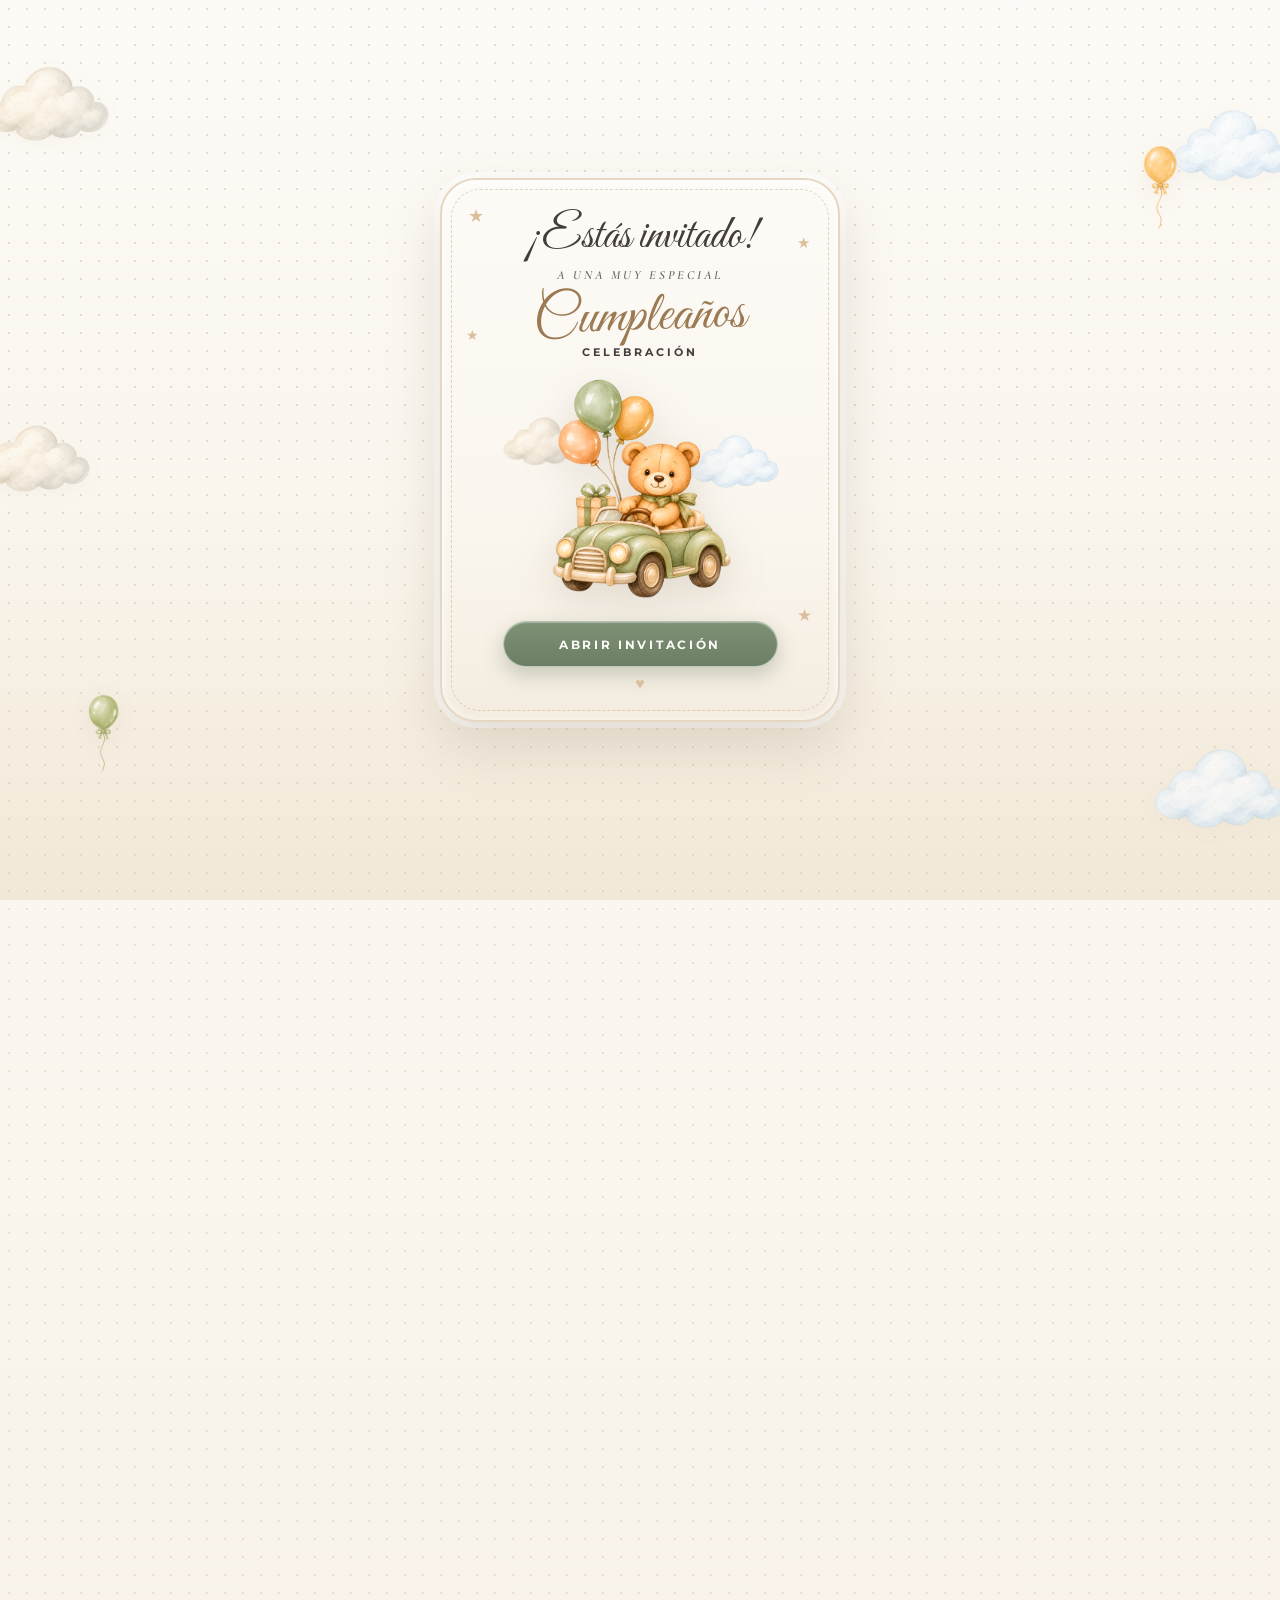
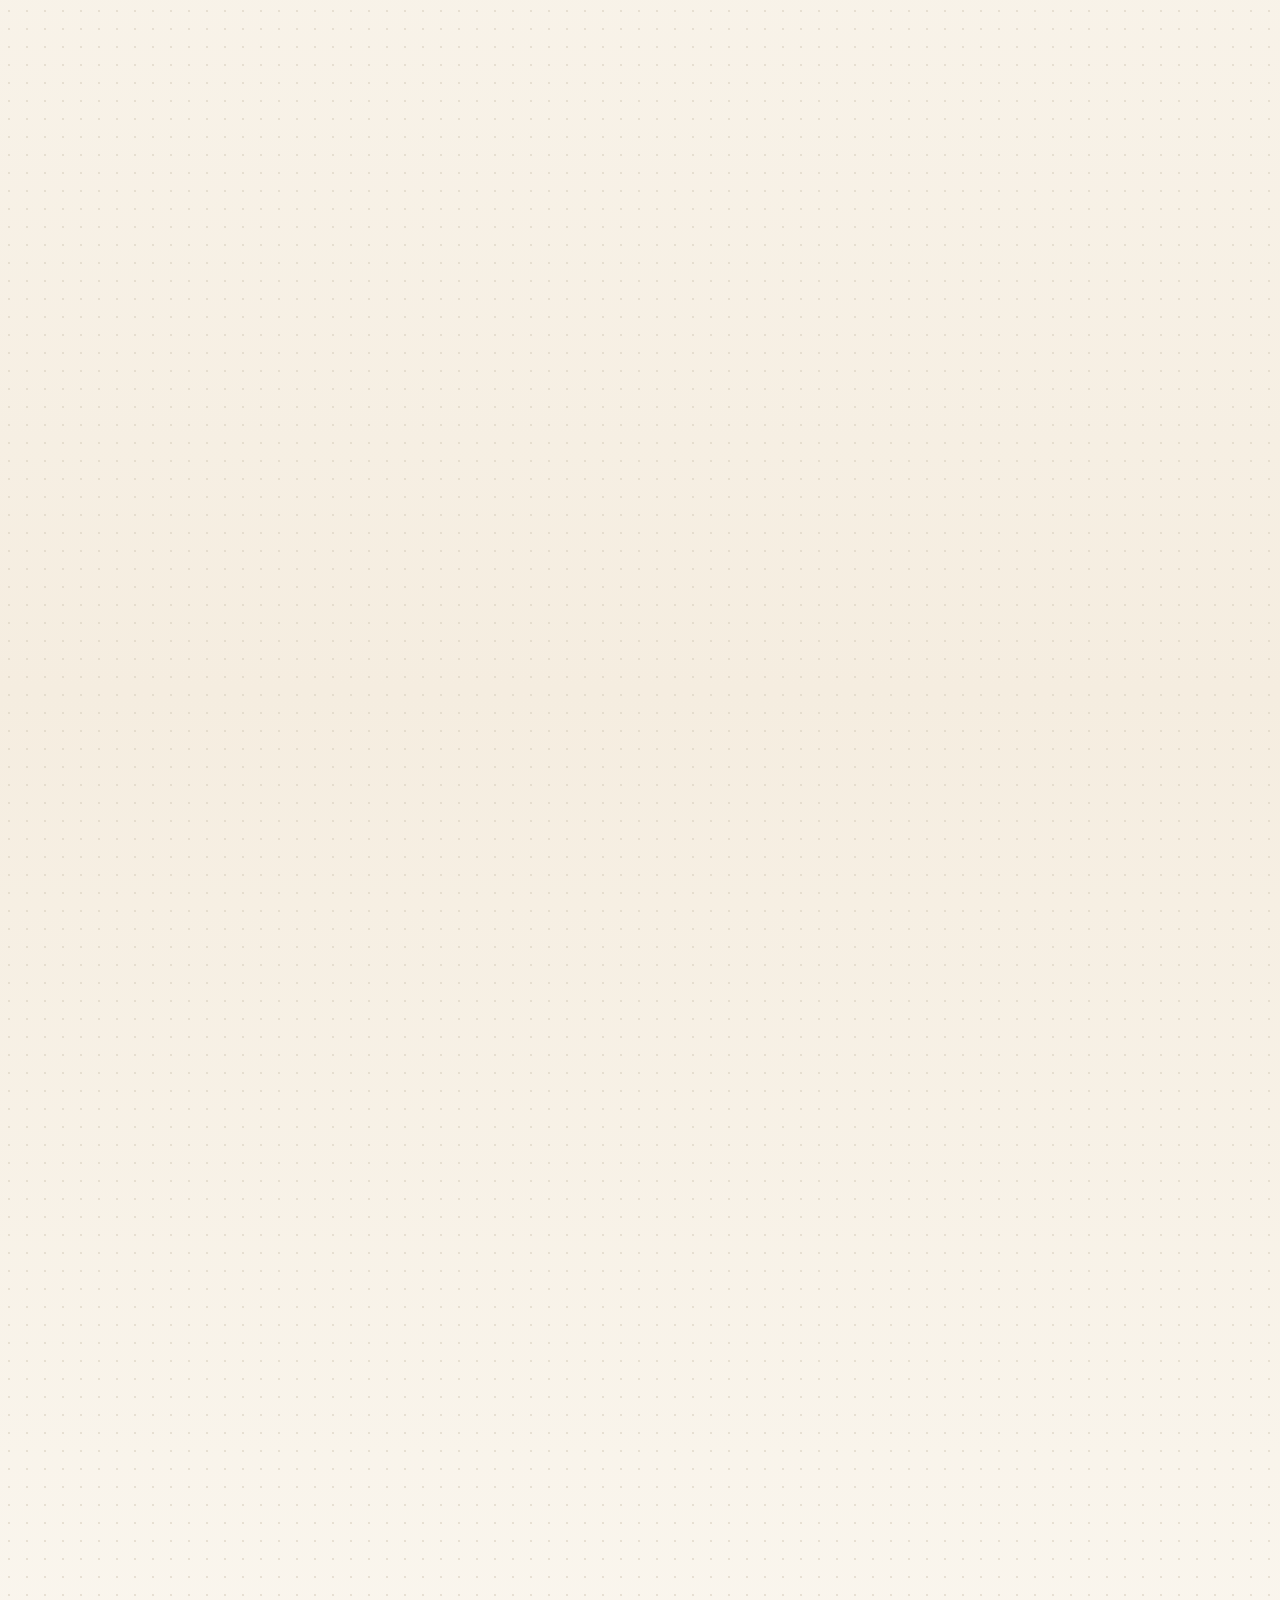
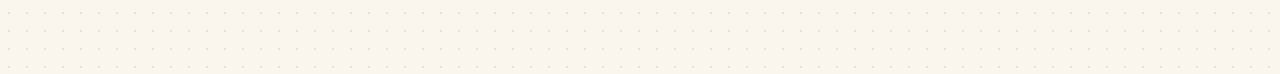
==== commit cd4f0dd5: "Modificaciohn diseño" ====
--- a/index.html
+++ b/index.html
@@ -156,7 +156,7 @@
             <div class="kraft-flap-top" aria-hidden="true"></div>
             <div class="kraft-envelope-body">
               <div class="kraft-photo-frame">
-                <img src="img/foto_niña.jpg" alt="Sofía en su primer añito" class="baby-envelope-photo" />
+                <img src="img/foto_niño.jpg" alt="Sofía en su primer añito" class="baby-envelope-photo" />
               </div>
               <div class="kraft-front-pocket" aria-hidden="true">
                 <div class="kraft-flap-left"></div>
@@ -410,85 +410,7 @@
       </section>
 
       <!-- ==================================================================
-           SECCIÓN 4: CUADRÍCULA DE 6 ICONOS DE ACCESO RÁPIDO
-           ================================================================== -->
-      <section class="quick-icons-section" data-purpose="features-grid" aria-label="Accesos rápidos de la invitación">
-        <div class="quick-icons-grid">
-          <!-- 1. Invitación Digital -->
-          <a href="#bienvenida" class="quick-icon-item">
-            <div class="quick-icon-box">
-              <svg fill="none" stroke="currentColor" stroke-width="1.7" viewBox="0 0 24 24">
-                <path d="M3 7l9 6 9-6M3 7v10a2 2 0 002 2h14a2 2 0 002-2V7a2 2 0 00-2-2H5a2 2 0 00-2 2z"></path>
-                <circle cx="12" cy="13" fill="currentColor" r="1.5"></circle>
-              </svg>
-            </div>
-            <span class="quick-icon-label">Invitación<br />Digital</span>
-          </a>
-
-          <!-- 2. Fácil Confirmación -->
-          <a href="#rsvp" class="quick-icon-item">
-            <div class="quick-icon-box">
-              <svg fill="none" stroke="currentColor" stroke-width="1.7" viewBox="0 0 24 24">
-                <path
-                  d="M9 5H7a2 2 0 00-2 2v12a2 2 0 002 2h10a2 2 0 002-2V7a2 2 0 00-2-2h-2M9 5a2 2 0 002 2h2a2 2 0 002-2M9 5a2 2 0 012-2h2a2 2 0 012 2m-6 9l2 2 4-4">
-                </path>
-              </svg>
-            </div>
-            <span class="quick-icon-label">Fácil<br />Confirmación</span>
-          </a>
-
-          <!-- 3. Detalles del Evento -->
-          <a href="#detalles" class="quick-icon-item">
-            <div class="quick-icon-box">
-              <svg fill="none" stroke="currentColor" stroke-width="1.7" viewBox="0 0 24 24">
-                <rect height="12" rx="2" width="18" x="3" y="8"></rect>
-                <path
-                  d="M12 8v12M3 12h18M12 8H8.5a2.5 2.5 0 110-5C11 3 12 8 12 8zm0 0h3.5a2.5 2.5 0 100-5C13 3 12 8 12 8z">
-                </path>
-              </svg>
-            </div>
-            <span class="quick-icon-label">Detalles del<br />Evento</span>
-          </a>
-
-          <!-- 4. Galería de Fotos -->
-          <button id="quick-gallery-btn" type="button" class="quick-icon-item">
-            <div class="quick-icon-box">
-              <svg fill="none" stroke="currentColor" stroke-width="1.7" viewBox="0 0 24 24">
-                <rect height="18" rx="3" width="18" x="3" y="3"></rect>
-                <circle cx="8.5" cy="8.5" fill="currentColor" r="1.5"></circle>
-                <path d="M21 15l-5-5L5 21"></path>
-              </svg>
-            </div>
-            <span class="quick-icon-label">Galería de<br />Fotos</span>
-          </button>
-
-          <!-- 5. Cuenta Regresiva -->
-          <a href="#cuenta-regresiva" class="quick-icon-item">
-            <div class="quick-icon-box">
-              <svg fill="none" stroke="currentColor" stroke-width="1.7" viewBox="0 0 24 24">
-                <circle cx="12" cy="12" r="9"></circle>
-                <polyline points="12 7 12 12 16 12"></polyline>
-              </svg>
-            </div>
-            <span class="quick-icon-label">Cuenta<br />Regresiva</span>
-          </a>
-
-          <!-- 6. Mapa de Ubicación -->
-          <a id="quick-map-link" href="https://maps.google.com/?q=Salon+Jardin+Las+Estrellas" target="_blank"
-            rel="noopener noreferrer" class="quick-icon-item">
-            <div class="quick-icon-box">
-              <svg fill="none" stroke="currentColor" stroke-width="1.7" viewBox="0 0 24 24">
-                <path d="M12 2a7 7 0 00-7 7c0 5 7 13 7 13s7-8 7-13a7 7 0 00-7-7z"></path>
-                <circle cx="12" cy="9" fill="currentColor" r="2.5"></circle>
-              </svg>
-            </div>
-            <span class="quick-icon-label">Mapa de<br />Ubicación</span>
-          </a>
-        </div>
-      </section>
-
-      <!-- ==================================================================
-           SECCIÓN 5: PAPÁS Y BANNER DE FIRMA ("ENVÍA • COMPARTE • CELEBRA")
+           SECCIÓN 4: PAPÁS Y BANNER DE FIRMA ("ENVÍA • COMPARTE • CELEBRA")
            ================================================================== -->
       <section class="signature-banner-section" data-purpose="footer-banner">
         <div class="parents-credit-card">
@@ -507,10 +429,10 @@
 
           <!-- Mensaje central -->
           <div class="banner-center-copy">
-            <p class="banner-caps-line">
+            <!-- <p class="banner-caps-line">
               Envía <span class="banner-dot">•</span> Comparte <span class="banner-dot">•</span> Celebra
-            </p>
-            <p class="banner-script-line">~ Todo en un Solo Enlace ~</p>
+            </p> -->
+            <p class="banner-script-line">¡Te espero con mucha ilusión para vivir juntos este día mágico!</p>
           </div>
 
           <!-- Osito sentado a la derecha -->
--- a/css/invitation.css
+++ b/css/invitation.css
@@ -442,7 +442,7 @@
   width: 100%;
   max-width: 225px;
   margin: 0 auto;
-  padding-top: 2.3rem;
+  padding-top: 2.6rem;
   cursor: pointer;
 }
 
@@ -452,7 +452,7 @@
   top: 0;
   left: 0;
   right: 0;
-  height: 92px;
+  height: 98px;
   background: linear-gradient(180deg, #E8D8C1 0%, #D9C3A5 100%);
   clip-path: polygon(50% 2%, 100% 100%, 0% 100%);
   border-radius: 6px;
@@ -474,23 +474,27 @@
   justify-content: center;
 }
 
-/* Fotografía circular/ovalada de la niña asomándose del sobre */
+/* Fotografía rectangular ajustada al tamaño del sobre que se desliza hacia arriba */
 .kraft-photo-frame {
   position: absolute;
-  top: -34px;
-  width: 128px;
-  height: 128px;
-  border-radius: 50%;
-  border: 4px solid #FFFFFF;
+  top: -18px;
+  width: calc(100% - 12px);
+  height: calc(100% - 8px);
+  border-radius: 0.35rem;
+  border: 1.5px solid rgba(255, 255, 255, 0.85);
   background-color: var(--cream-100);
-  box-shadow: 0 6px 16px rgba(90, 70, 48, 0.22);
+  box-shadow: 0 6px 16px rgba(90, 70, 48, 0.2);
   overflow: hidden;
   z-index: 3;
-  transition: transform 0.35s ease;
-}
-
-.kraft-envelope-wrapper:hover .kraft-photo-frame {
-  transform: translateY(-5px) scale(1.03);
+  will-change: transform;
+  transition: transform 0.6s cubic-bezier(0.22, 1, 0.36, 1), box-shadow 0.6s cubic-bezier(0.22, 1, 0.36, 1);
+}
+
+.kraft-envelope-wrapper:hover .kraft-photo-frame,
+.kraft-envelope-wrapper:focus-visible .kraft-photo-frame,
+.kraft-envelope-wrapper:active .kraft-photo-frame {
+  transform: translateY(-36px) scale(1.02);
+  box-shadow: 0 14px 28px rgba(90, 70, 48, 0.28);
 }
 
 .baby-envelope-photo {
@@ -1270,97 +1274,67 @@
 }
 
 /* ==========================================================================
-   SECCIÓN 4: CUADRÍCULA DE 6 ICONOS DE ACCESO RÁPIDO
-   ========================================================================== */
-.quick-icons-section {
-  width: 100%;
-  padding: 1.35rem 0.5rem;
-}
-
-.quick-icons-grid {
-  display: grid;
-  grid-template-columns: repeat(3, 1fr);
-  gap: 1.15rem 0.65rem;
-  text-align: center;
-}
-
-.quick-icon-item {
-  display: flex;
-  flex-direction: column;
-  align-items: center;
-  cursor: pointer;
-}
-
-.quick-icon-box {
-  width: 52px;
-  height: 52px;
-  border-radius: 1rem;
-  background-color: var(--cream-50);
-  border: 1.5px solid var(--sand-300);
-  color: var(--vintage-wood);
-  display: flex;
-  align-items: center;
-  justify-content: center;
-  box-shadow: 0 6px 14px rgba(110, 95, 80, 0.1);
-  transition: transform 0.25s ease, background-color 0.25s ease, border-color 0.25s ease;
-}
-
-.quick-icon-item:hover .quick-icon-box {
-  transform: translateY(-3px);
-  background-color: var(--sand-200);
-  border-color: var(--vintage-wood);
-}
-
-.quick-icon-box svg {
-  width: 24px;
-  height: 24px;
-}
-
-.quick-icon-label {
-  font-family: var(--font-sans);
-  font-size: 0.62rem;
-  font-weight: 700;
-  letter-spacing: 0.1em;
-  text-transform: uppercase;
-  color: var(--vintage-dark);
-  margin-top: 0.45rem;
-  line-height: 1.25;
-}
-
-/* ==========================================================================
-   SECCIÓN 5: BANNER VERDE SALVIA ("ENVÍA • COMPARTE • CELEBRA") Y PAPÁS
+   SECCIÓN 4: BANNER VERDE SALVIA ("ENVÍA • COMPARTE • CELEBRA") Y PAPÁS
    ========================================================================== */
 .signature-banner-section {
   width: 100%;
-  padding: 0.5rem 0 2rem 0;
-  display: flex;
-  flex-direction: column;
-  align-items: center;
-  gap: 0.9rem;
+  padding: 1.35rem 0 2rem 0;
+  display: flex;
+  flex-direction: column;
+  align-items: center;
+  gap: 1.1rem;
 }
 
 .parents-credit-card {
-  background-color: rgba(253, 251, 247, 0.9);
+  width: 100%;
+  max-width: 360px;
+  display: flex;
+  flex-direction: column;
+  align-items: center;
+  gap: 0.35rem;
+  background: linear-gradient(180deg, rgba(253, 251, 247, 0.96) 0%, rgba(244, 237, 224, 0.92) 100%);
   border: 1.5px dashed var(--sand-400);
-  border-radius: 9999px;
-  padding: 0.55rem 1.35rem;
+  border-radius: 1.25rem;
+  padding: 0.95rem 1.65rem 1.05rem 1.65rem;
   text-align: center;
-  box-shadow: 0 4px 12px rgba(110, 95, 80, 0.08);
+  box-shadow: 0 6px 18px rgba(110, 95, 80, 0.1);
+}
+
+.parents-credit-card::before {
+  content: "♥";
+  font-size: 0.85rem;
+  line-height: 1;
+  color: var(--sage-500);
+  margin-bottom: 0.05rem;
 }
 
 .parents-credit-label {
+  display: block;
   font-family: var(--font-serif);
   font-style: italic;
-  font-size: 0.85rem;
+  font-size: 0.98rem;
   color: var(--vintage-wood);
-  margin-right: 0.35rem;
+  letter-spacing: 0.02em;
+  line-height: 1.3;
+}
+
+.parents-credit-label::after {
+  content: "";
+  display: block;
+  width: 48px;
+  height: 1px;
+  background: linear-gradient(90deg, transparent, var(--sand-400), transparent);
+  margin: 0.35rem auto 0.1rem auto;
 }
 
 .parents-credit-names {
+  display: block;
   font-family: var(--font-serif);
   font-weight: 700;
-  font-size: 0.95rem;
-  color: var(--vintage-dark);
+  font-size: 1.28rem;
+  color: var(--vintage-dark);
+  letter-spacing: 0.02em;
+  line-height: 1.25;
 }
 
 .sage-signature-banner {
@@ -1426,7 +1400,7 @@
 
 .banner-script-line {
   font-family: var(--font-script);
-  font-size: 1.75rem;
+  font-size: 1.20rem;
   color: var(--cream-50);
   line-height: 1.1;
   margin-top: 0.15rem;
@@ -1442,7 +1416,7 @@
 
 .crafted-love-note {
   font-family: var(--font-serif);
-  font-size: 0.68rem;
+  font-size: 0.78rem;
   font-weight: 600;
   letter-spacing: 0.18em;
   text-transform: uppercase;
--- a/css/responsive.css
+++ b/css/responsive.css
@@ -60,7 +60,7 @@
 
   .kraft-envelope-wrapper {
     max-width: 260px;
-    padding-top: 2.6rem;
+    padding-top: 3rem;
   }
 
   .kraft-envelope-body {
@@ -68,9 +68,13 @@
   }
 
   .kraft-photo-frame {
-    width: 145px;
-    height: 145px;
-    top: -40px;
+    top: -22px;
+  }
+
+  .kraft-envelope-wrapper:hover .kraft-photo-frame,
+  .kraft-envelope-wrapper:focus-visible .kraft-photo-frame,
+  .kraft-envelope-wrapper:active .kraft-photo-frame {
+    transform: translateY(-42px) scale(1.02);
   }
 
   .honoring-main-title {
